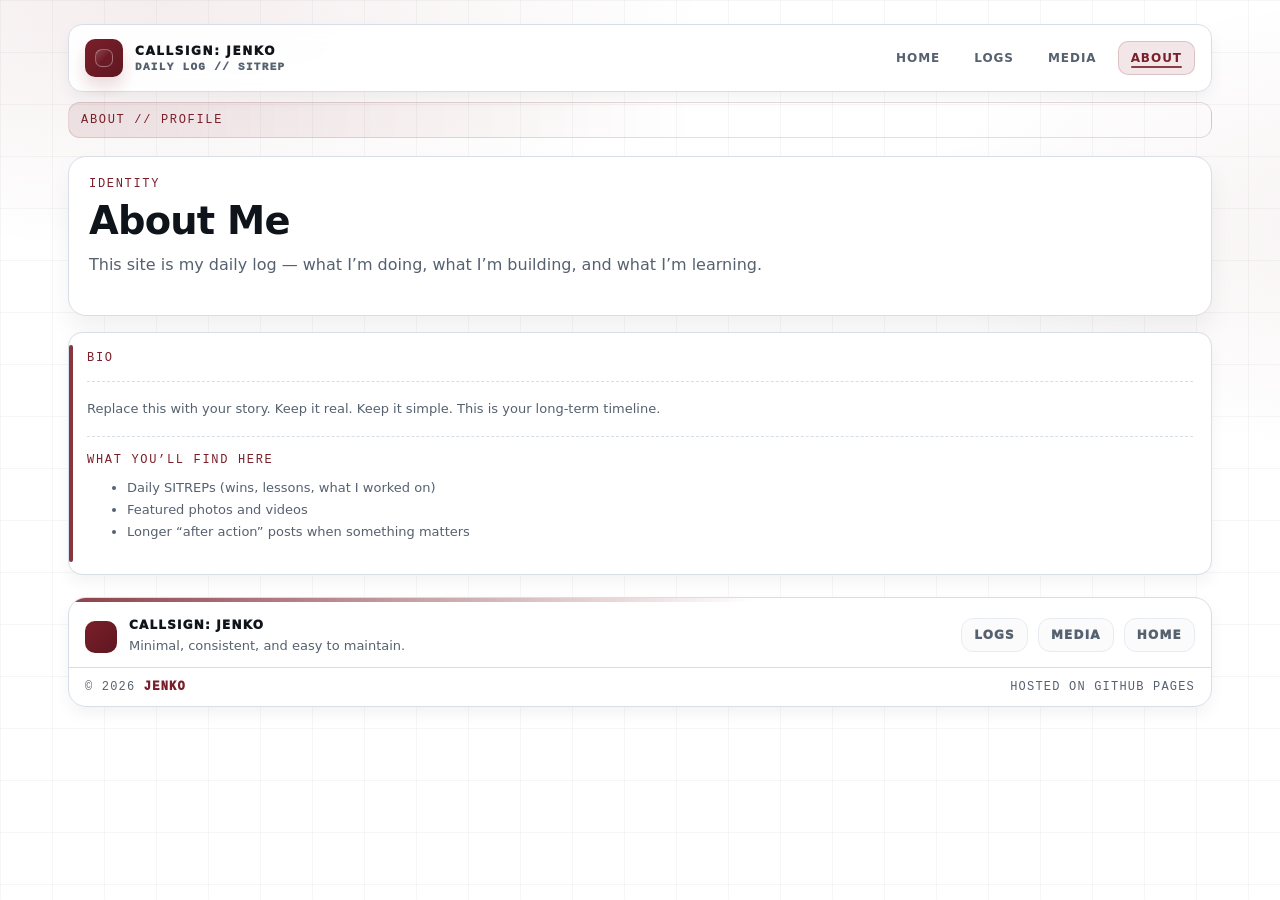
==== about.html @ 478e7311 "Design revamp 0.04c" ====
<!doctype html>
<html lang="en">
<head>
  <meta charset="utf-8" />
  <meta name="viewport" content="width=device-width, initial-scale=1" />
  <title>Callsign: JENKO — About</title>
  <link rel="stylesheet" href="styles.css" />
</head>
<body>
  <div class="pageWrap">
    <div class="container">

      <header class="header">
        <nav class="nav">
          <a class="brand" href="index.html">
            <span class="logo" aria-hidden="true"></span>
            <span class="brandText">
              <span class="brandTitle">Callsign: JENKO</span>
              <span class="brandSub">DAILY LOG // SITREP</span>
            </span>
          </a>

          <div class="links">
            <a data-nav href="index.html">Home</a>
            <a data-nav href="blog.html">Logs</a>
            <a data-nav href="media.html">Media</a>
            <a data-nav href="about.html">About</a>
          </div>
        </nav>

        <div class="topStrip">ABOUT // PROFILE</div>
      </header>

      <section class="panel panelPad">
        <div class="h3">Identity</div>
        <h1 class="h1" style="margin-top:10px;">About Me</h1>
        <p style="margin-top:10px; color:var(--muted); line-height:1.7;">
          This site is my daily log — what I’m doing, what I’m building, and what I’m learning.
        </p>
      </section>

      <div class="card" style="margin-top:16px;">
        <div class="h3">Bio</div>
        <hr class="sep">
        <p class="small">
          Replace this with your story. Keep it real. Keep it simple. This is your long-term timeline.
        </p>

        <hr class="sep">

        <div class="h3">What you’ll find here</div>
        <ul class="small" style="margin-top:10px;">
          <li>Daily SITREPs (wins, lessons, what I worked on)</li>
          <li>Featured photos and videos</li>
          <li>Longer “after action” posts when something matters</li>
        </ul>
      </div>

      <footer class="siteFooter">
        <div class="footerTop">
          <div class="footerBrand">
            <span class="footerLogo" aria-hidden="true"></span>
            <div>
              <div class="footerTitle">Callsign: JENKO</div>
              <div class="footerDesc">Minimal, consistent, and easy to maintain.</div>
            </div>
          </div>

          <div class="footerLinks">
            <a href="blog.html">Logs</a>
            <a href="media.html">Media</a>
            <a href="index.html">Home</a>
          </div>
        </div>

        <div class="footerBottom">
          <div>© <span id="year"></span> <span class="maroon">JENKO</span></div>
          <div>hosted on github pages</div>
        </div>
      </footer>

    </div>
  </div>

  <script>
    document.getElementById("year").textContent = new Date().getFullYear();
  </script>
  <script src="js/app.js"></script>
</body>
</html>
---- styles.css ----
:root{
  /* Base */
  --bg:#ffffff;
  --paper:#ffffff;
  --paper2:#fbfbfc;

  --text:#0f141a;
  --muted:#566170;

  /* Accent */
  --brand:#7a1f2a;
  --brandDark:#5f1720;
  --brandSoft:#f3e6e8;

  /* Structure */
  --line:#e7ecf2;
  --line2:#d7dee8;

  --shadow: 0 14px 26px rgba(0,0,0,.06);
  --shadowSoft: 0 7px 16px rgba(0,0,0,.05);

  --radius: 14px;
  --max: 1180px;

  /* Typography */
  --font: ui-sans-serif, system-ui, -apple-system, Segoe UI, Roboto, Helvetica, Arial;
  --mono: ui-monospace, SFMono-Regular, Menlo, Monaco, Consolas, "Liberation Mono", "Courier New", monospace;
}

*{box-sizing:border-box}
html,body{height:100%}

body{
  margin:0;
  font-family:var(--font);
  background:#ffffff; /* ✅ bottom stays white */
  color:var(--text);
}

.pageWrap{
  min-height:100vh;
  background:
    radial-gradient(920px 420px at 12% 0%, rgba(122,31,42,.08), transparent 60%),
    radial-gradient(900px 420px at 110% 25%, rgba(122,31,42,.06), transparent 55%),
    /* subtle grid (very faint) */
    linear-gradient(to right, rgba(15,20,26,.035) 1px, transparent 1px),
    linear-gradient(to bottom, rgba(15,20,26,.035) 1px, transparent 1px),
    #ffffff;
  background-size: auto, auto, 52px 52px, 52px 52px, auto;
}

a{color:inherit; text-decoration:none}
a:hover{opacity:.95}

.container{
  max-width:var(--max);
  margin:0 auto;
  padding:24px 18px 46px;
}

/* =========================
   HEADER / NAV
   ========================= */
.header{
  position: sticky;
  top: 14px;
  z-index: 10;
  margin-bottom: 18px;
}

.nav{
  display:flex;
  align-items:center;
  justify-content:space-between;
  gap:12px;

  padding:14px 16px;
  border:1px solid var(--line2);
  background:rgba(255,255,255,.92);
  border-radius: var(--radius);
  box-shadow: var(--shadowSoft);
  backdrop-filter: blur(10px);
}

/* callsign brand */
.brand{
  display:flex;
  align-items:center;
  gap:12px;
  font-weight:950;
  text-transform:uppercase;
  letter-spacing:.10em;
}

.brandText{
  display:flex;
  flex-direction:column;
  gap:3px;
}

.brandTitle{
  font-size:12px;
}

.brandSub{
  font-family:var(--mono);
  font-size:11px;
  color:var(--muted);
  letter-spacing:.12em;
}

/* placeholder logo block (swap later) */
.logo{
  width:38px;
  height:38px;
  border-radius: 10px;
  background: linear-gradient(135deg, var(--brand), var(--brandDark));
  box-shadow: 0 10px 16px rgba(122,31,42,.16);
  position:relative;
  flex:0 0 auto;
}

.logo::after{
  content:"";
  position:absolute;
  inset:10px;
  border-radius:7px;
  border:1px solid rgba(255,255,255,.32);
  background: linear-gradient(135deg, rgba(255,255,255,.18), transparent 55%);
}

/* nav links */
.links{
  display:flex;
  flex-wrap:wrap;
  gap:8px;
  align-items:center;
}

.links a{
  position:relative;
  padding:9px 12px;
  border-radius: 10px;
  color:var(--muted);
  font-weight:900;
  text-transform:uppercase;
  letter-spacing:.08em;
  font-size:12px;
  border:1px solid transparent;
}

.links a:hover{
  color:var(--brand);
  background:var(--brandSoft);
  border-color: rgba(122,31,42,.14);
}

.links a.active{
  color:var(--brand);
  background:var(--brandSoft);
  border-color: rgba(122,31,42,.18);
}

.links a.active::after{
  content:"";
  position:absolute;
  left:12px;
  right:12px;
  bottom:6px;
  height:2px;
  border-radius:2px;
  background:var(--brand);
  opacity:.85;
}

/* =========================
   PAGE TOP STRIP
   ========================= */
.topStrip{
  margin-top:10px;
  padding:10px 12px;
  border-radius: 12px;
  border:1px solid rgba(122,31,42,.16);
  background: linear-gradient(90deg, rgba(122,31,42,.10), transparent 55%);
  color:var(--brand);
  font-family: var(--mono);
  font-size:12px;
  letter-spacing:.14em;
  text-transform:uppercase;
}

/* =========================
   PANELS / CARDS
   ========================= */
.panel{
  background: var(--paper);
  border:1px solid var(--line2);
  border-radius: calc(var(--radius) + 4px);
  box-shadow: var(--shadow);
}

.panelPad{ padding:20px; }

.card{
  background: var(--paper);
  border:1px solid var(--line2);
  border-radius: var(--radius);
  box-shadow: var(--shadowSoft);
  padding:18px;
  position:relative;
}

/* service stripe */
.card::before{
  content:"";
  position:absolute;
  left:0;
  top:12px;
  bottom:12px;
  width:4px;
  border-radius:999px;
  background: var(--brand);
  opacity:.9;
}

.meta{
  display:flex;
  gap:10px;
  flex-wrap:wrap;
  align-items:center;
  font-family: var(--mono);
  font-size:12px;
  color: var(--muted);
  letter-spacing:.08em;
  text-transform:uppercase;
}

.tag{
  display:inline-block;
  padding:6px 10px;
  border-radius:999px;
  background: var(--brandSoft);
  color: var(--brand);
  font-size:12px;
  font-weight:950;
  letter-spacing:.08em;
  text-transform:uppercase;
}

.small{
  font-size:13px;
  color:var(--muted);
  line-height:1.7;
}

hr.sep{
  border:0;
  border-top:1px dashed var(--line2);
  margin:16px 0;
}

/* =========================
   HEADINGS
   ========================= */
h1,h2,h3{margin:0}
.h1{
  font-size: clamp(28px, 3vw, 42px);
  line-height:1.05;
  letter-spacing:-.02em;
}
.h2{
  font-size:20px;
  margin-top:10px;
}
.h3{
  font-family: var(--mono);
  font-size:12px;
  letter-spacing:.14em;
  text-transform:uppercase;
  color: var(--brand);
}

/* =========================
   BUTTONS
   ========================= */
.button{
  display:inline-flex;
  align-items:center;
  gap:8px;
  margin-top:14px;
  padding:11px 14px;
  border-radius: 12px;
  background: var(--brand);
  color:#fff;
  font-weight:950;
  letter-spacing:.10em;
  text-transform:uppercase;
  font-size:12px;
  box-shadow: 0 10px 16px rgba(122,31,42,.16);
}
.button:hover{ background: var(--brandDark); }

.buttonGhost{
  display:inline-flex;
  align-items:center;
  gap:8px;
  margin-top:14px;
  padding:11px 14px;
  border-radius: 12px;
  background: var(--paper2);
  border:1px solid var(--line2);
  color: var(--brand);
  font-weight:950;
  letter-spacing:.10em;
  text-transform:uppercase;
  font-size:12px;
}
.buttonGhost:hover{
  background: var(--brandSoft);
  border-color: rgba(122,31,42,.18);
}

/* =========================
   HOME LAYOUT
   ========================= */
.homeGrid{
  display:grid;
  grid-template-columns: 1fr 0.42fr;
  gap:16px;
  margin-top:16px;
}

@media (max-width: 980px){
  .homeGrid{ grid-template-columns: 1fr; }
}

.heroGrid{
  display:grid;
  grid-template-columns: 1.15fr 0.85fr;
  gap:14px;
  align-items:stretch;
}

@media (max-width: 980px){
  .heroGrid{ grid-template-columns: 1fr; }
}

.hint{
  display:inline-flex;
  gap:10px;
  align-items:center;
  padding:10px 12px;
  border-radius: 12px;
  border:1px solid var(--line);
  background: var(--paper2);
  color: var(--muted);
  font-size:13px;
}
.hint b{color:var(--text)}

/* status blocks */
.stats{ display:grid; gap:10px; }
.statCard{
  border:1px solid var(--line2);
  background: linear-gradient(180deg, #fff, #fbfbfc);
  border-radius: 14px;
  padding:14px;
  box-shadow: var(--shadowSoft);
}
.statTop{
  display:flex;
  justify-content:space-between;
  align-items:center;
  gap:10px;
}
.kicker{
  font-family: var(--mono);
  font-size:12px;
  color:var(--muted);
  font-weight:950;
  letter-spacing:.12em;
  text-transform:uppercase;
}
.pill{
  display:inline-flex;
  align-items:center;
  padding:6px 10px;
  border-radius:999px;
  background: var(--brandSoft);
  color: var(--brand);
  font-size:12px;
  font-weight:950;
  letter-spacing:.10em;
  text-transform:uppercase;
}
.statValue{
  margin-top:10px;
  font-weight:950;
  font-size:18px;
}

/* sidebar */
.sideCard{
  background: var(--paper);
  border:1px solid var(--line2);
  border-radius: calc(var(--radius) + 2px);
  box-shadow: var(--shadowSoft);
  padding:16px;
}
.sideItem{
  padding:12px;
  border-radius: 12px;
  border:1px solid var(--line);
  background: var(--paper2);
  margin-bottom:10px;
}
.sideItem:last-child{ margin-bottom:0; }

/* =========================
   BLOG LIST
   ========================= */
.list{ display:grid; gap:12px; }

.post-item{
  padding:14px;
  border:1px solid var(--line2);
  border-radius: var(--radius);
  background: var(--paper2);
}

.post-item h3{
  margin:0 0 6px;
  font-size:16px;
}

.post-item .meta{ margin-bottom:8px; }

/* =========================
   MEDIA
   ========================= */
.media-grid{
  display:grid;
  grid-template-columns: repeat(auto-fit, minmax(240px, 1fr));
  gap:12px;
  margin-top:16px;
}

.media-tile{
  border-radius: var(--radius);
  overflow:hidden;
  border:1px solid var(--line2);
  background: var(--paper);
  box-shadow: var(--shadowSoft);
}

.media-tile img, .media-tile video{
  width:100%;
  height:180px;
  object-fit:cover;
  display:block;
}

.media-tile .cap{ padding:12px; }

/* =========================
   FOOTER (REPORT FOOTER)
   ========================= */
.siteFooter{
  margin-top:22px;
  border:1px solid var(--line2);
  background: rgba(255,255,255,.92);
  border-radius: calc(var(--radius) + 4px);
  box-shadow: var(--shadowSoft);
  overflow:hidden;
}

.siteFooter::before{
  content:"";
  display:block;
  height:4px;
  background: linear-gradient(90deg, var(--brand), transparent 60%);
  opacity:.85;
}

.footerTop{
  padding:16px 16px 12px;
  display:flex;
  align-items:flex-start;
  justify-content:space-between;
  gap:16px;
}

.footerBrand{
  display:flex;
  align-items:center;
  gap:12px;
}

.footerLogo{
  width:32px;
  height:32px;
  border-radius: 10px;
  background: linear-gradient(135deg, var(--brand), var(--brandDark));
}

.footerTitle{
  font-weight:950;
  letter-spacing:.10em;
  text-transform:uppercase;
  font-size:12px;
}

.footerDesc{
  margin-top:4px;
  color:var(--muted);
  font-size:13px;
  line-height:1.5;
  max-width: 56ch;
}

.footerLinks{
  display:flex;
  gap:10px;
  flex-wrap:wrap;
  justify-content:flex-end;
}

.footerLinks a{
  padding:9px 12px;
  border-radius: 12px;
  border:1px solid var(--line);
  background: var(--paper2);
  color:var(--muted);
  font-weight:950;
  font-size:12px;
  letter-spacing:.10em;
  text-transform:uppercase;
}

.footerLinks a:hover{
  background: var(--brandSoft);
  color: var(--brand);
  border-color: rgba(122,31,42,.16);
}

.footerBottom{
  border-top:1px solid var(--line2);
  padding:12px 16px;
  display:flex;
  align-items:center;
  justify-content:space-between;
  gap:12px;

  color:var(--muted);
  font-size:12px;
  font-family: var(--mono);
  letter-spacing:.10em;
  text-transform:uppercase;
}

.footerBottom .maroon{
  color:var(--brand);
  font-weight:950;
}

@media (max-width: 720px){
  .footerTop{ flex-direction:column; }
  .footerLinks{ justify-content:flex-start; }
  .footerBottom{ flex-direction:column; align-items:flex-start; }
}
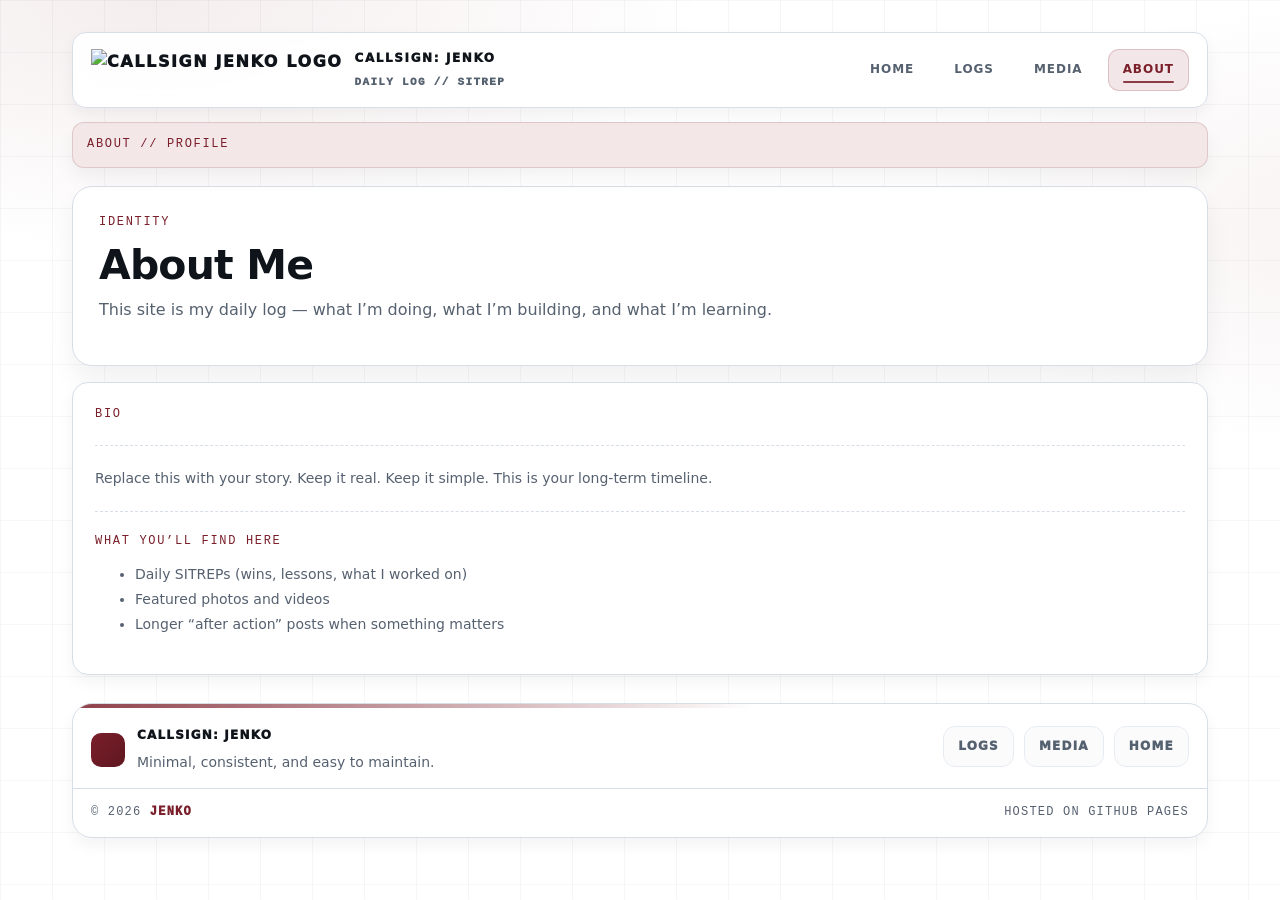
==== commit 1c8ff861: "Bug Fix Again" ====
--- a/about.html
+++ b/about.html
@@ -13,7 +13,7 @@
       <header class="header">
         <nav class="nav">
           <a class="brand" href="index.html">
-            <span class="logo" aria-hidden="true"></span>
+            <img src="assets/logo.png" alt="Callsign Jenko logo" class="logoImg">
             <span class="brandText">
               <span class="brandTitle">Callsign: JENKO</span>
               <span class="brandSub">DAILY LOG // SITREP</span>
@@ -27,14 +27,14 @@
             <a data-nav href="about.html">About</a>
           </div>
         </nav>
+      </header>
 
-        <div class="topStrip">ABOUT // PROFILE</div>
-      </header>
+      <div class="topStrip">ABOUT // PROFILE</div>
 
       <section class="panel panelPad">
         <div class="h3">Identity</div>
         <h1 class="h1" style="margin-top:10px;">About Me</h1>
-        <p style="margin-top:10px; color:var(--muted); line-height:1.7;">
+        <p style="margin-top:10px; color:var(--muted);">
           This site is my daily log — what I’m doing, what I’m building, and what I’m learning.
         </p>
       </section>
--- a/styles.css
+++ b/styles.css
@@ -25,6 +25,10 @@
   /* Typography */
   --font: ui-sans-serif, system-ui, -apple-system, Segoe UI, Roboto, Helvetica, Arial;
   --mono: ui-monospace, SFMono-Regular, Menlo, Monaco, Consolas, "Liberation Mono", "Courier New", monospace;
+
+  /* Sticky layout tuning */
+  --sticky-gap: 14px;
+  --nav-sticky-height: 74px; /* adjust if your nav height changes */
 }
 
 *{box-sizing:border-box}
@@ -35,6 +39,7 @@
   font-family:var(--font);
   background:#ffffff; /* ✅ bottom stays white */
   color:var(--text);
+  line-height:1.65;
 }
 
 .pageWrap{
@@ -42,7 +47,6 @@
   background:
     radial-gradient(920px 420px at 12% 0%, rgba(122,31,42,.08), transparent 60%),
     radial-gradient(900px 420px at 110% 25%, rgba(122,31,42,.06), transparent 55%),
-    /* subtle grid (very faint) */
     linear-gradient(to right, rgba(15,20,26,.035) 1px, transparent 1px),
     linear-gradient(to bottom, rgba(15,20,26,.035) 1px, transparent 1px),
     #ffffff;
@@ -50,31 +54,33 @@
 }
 
 a{color:inherit; text-decoration:none}
-a:hover{opacity:.95}
+a:hover{opacity:.98}
 
 .container{
   max-width:var(--max);
   margin:0 auto;
-  padding:24px 18px 46px;
+  padding:32px 22px 62px;
 }
 
 /* =========================
    HEADER / NAV
    ========================= */
 .header{
+  position: static;  /* header itself not sticky */
+  margin-bottom: 12px;
+}
+
+.nav{
   position: sticky;
-  top: 14px;
-  z-index: 10;
-  margin-bottom: 18px;
-}
-
-.nav{
+  top: var(--sticky-gap);
+  z-index: 999;
+
   display:flex;
   align-items:center;
   justify-content:space-between;
-  gap:12px;
-
-  padding:14px 16px;
+  gap:14px;
+
+  padding:16px 18px;
   border:1px solid var(--line2);
   background:rgba(255,255,255,.92);
   border-radius: var(--radius);
@@ -95,12 +101,10 @@
 .brandText{
   display:flex;
   flex-direction:column;
-  gap:3px;
-}
-
-.brandTitle{
-  font-size:12px;
-}
+  gap:4px;
+}
+
+.brandTitle{ font-size:12px; }
 
 .brandSub{
   font-family:var(--mono);
@@ -109,38 +113,35 @@
   letter-spacing:.12em;
 }
 
-/* placeholder logo block (swap later) */
-.logo{
-  width:38px;
-  height:38px;
-  border-radius: 10px;
-  background: linear-gradient(135deg, var(--brand), var(--brandDark));
-  box-shadow: 0 10px 16px rgba(122,31,42,.16);
-  position:relative;
-  flex:0 0 auto;
-}
-
-.logo::after{
-  content:"";
-  position:absolute;
-  inset:10px;
-  border-radius:7px;
-  border:1px solid rgba(255,255,255,.32);
-  background: linear-gradient(135deg, rgba(255,255,255,.18), transparent 55%);
+/* ✅ Real logo image sizing (fixes massive logo) */
+.logoImg{
+  height: 42px;
+  max-height: 42px;
+  width: auto;
+  display:block;
+  object-fit: contain;
+  flex-shrink: 0;
+}
+
+@media (max-width: 600px){
+  .logoImg{
+    height: 34px;
+    max-height: 34px;
+  }
 }
 
 /* nav links */
 .links{
   display:flex;
   flex-wrap:wrap;
-  gap:8px;
+  gap:10px;
   align-items:center;
 }
 
 .links a{
   position:relative;
-  padding:9px 12px;
-  border-radius: 10px;
+  padding:10px 14px;
+  border-radius: 11px;
   color:var(--muted);
   font-weight:900;
   text-transform:uppercase;
@@ -164,9 +165,9 @@
 .links a.active::after{
   content:"";
   position:absolute;
-  left:12px;
-  right:12px;
-  bottom:6px;
+  left:14px;
+  right:14px;
+  bottom:7px;
   height:2px;
   border-radius:2px;
   background:var(--brand);
@@ -174,14 +175,25 @@
 }
 
 /* =========================
-   PAGE TOP STRIP
+   TOP STRIP (STICKY UNDER NAV)
    ========================= */
 .topStrip{
-  margin-top:10px;
-  padding:10px 12px;
+  position: sticky;
+  top: calc(var(--sticky-gap) + var(--nav-sticky-height) + 10px);
+  z-index: 998;
+
+  margin-top:14px;
+  margin-bottom:18px;
+  padding:12px 14px;
+
   border-radius: 12px;
   border:1px solid rgba(122,31,42,.16);
-  background: linear-gradient(90deg, rgba(122,31,42,.10), transparent 55%);
+
+  /* opaque enough to avoid ugly see-through */
+  background: rgba(243,230,232,.96);
+  backdrop-filter: blur(10px);
+  box-shadow: 0 10px 18px rgba(0,0,0,.05);
+
   color:var(--brand);
   font-family: var(--mono);
   font-size:12px;
@@ -195,37 +207,44 @@
 .panel{
   background: var(--paper);
   border:1px solid var(--line2);
-  border-radius: calc(var(--radius) + 4px);
+  border-radius: calc(var(--radius) + 6px);
   box-shadow: var(--shadow);
 }
 
-.panelPad{ padding:20px; }
+.panelPad{ padding:26px; }
 
 .card{
   background: var(--paper);
   border:1px solid var(--line2);
-  border-radius: var(--radius);
+  border-radius: calc(var(--radius) + 2px);
   box-shadow: var(--shadowSoft);
-  padding:18px;
+  padding:22px;
   position:relative;
 }
 
-/* service stripe */
+/* service stripe (ONLY on hover) */
 .card::before{
   content:"";
   position:absolute;
   left:0;
-  top:12px;
-  bottom:12px;
+  top:14px;
+  bottom:14px;
   width:4px;
   border-radius:999px;
   background: var(--brand);
-  opacity:.9;
+  opacity:0;
+  transform: translateX(-2px);
+  transition: opacity .18s ease, transform .18s ease;
+}
+
+.card:hover::before{
+  opacity:.95;
+  transform: translateX(0);
 }
 
 .meta{
   display:flex;
-  gap:10px;
+  gap:12px;
   flex-wrap:wrap;
   align-items:center;
   font-family: var(--mono);
@@ -233,6 +252,7 @@
   color: var(--muted);
   letter-spacing:.08em;
   text-transform:uppercase;
+  margin-bottom: 10px;
 }
 
 .tag{
@@ -248,15 +268,15 @@
 }
 
 .small{
-  font-size:13px;
+  font-size:14px;
   color:var(--muted);
-  line-height:1.7;
+  line-height:1.8;
 }
 
 hr.sep{
   border:0;
   border-top:1px dashed var(--line2);
-  margin:16px 0;
+  margin:20px 0;
 }
 
 /* =========================
@@ -264,8 +284,8 @@
    ========================= */
 h1,h2,h3{margin:0}
 .h1{
-  font-size: clamp(28px, 3vw, 42px);
-  line-height:1.05;
+  font-size: clamp(30px, 3.2vw, 44px);
+  line-height:1.08;
   letter-spacing:-.02em;
 }
 .h2{
@@ -287,8 +307,8 @@
   display:inline-flex;
   align-items:center;
   gap:8px;
-  margin-top:14px;
-  padding:11px 14px;
+  margin-top:16px;
+  padding:12px 16px;
   border-radius: 12px;
   background: var(--brand);
   color:#fff;
@@ -304,8 +324,8 @@
   display:inline-flex;
   align-items:center;
   gap:8px;
-  margin-top:14px;
-  padding:11px 14px;
+  margin-top:16px;
+  padding:12px 16px;
   border-radius: 12px;
   background: var(--paper2);
   border:1px solid var(--line2);
@@ -326,45 +346,38 @@
 .homeGrid{
   display:grid;
   grid-template-columns: 1fr 0.42fr;
-  gap:16px;
-  margin-top:16px;
-}
-
-@media (max-width: 980px){
-  .homeGrid{ grid-template-columns: 1fr; }
+  gap:22px;
+  margin-top:22px;
 }
 
 .heroGrid{
   display:grid;
   grid-template-columns: 1.15fr 0.85fr;
-  gap:14px;
+  gap:20px;
   align-items:stretch;
-}
-
-@media (max-width: 980px){
-  .heroGrid{ grid-template-columns: 1fr; }
 }
 
 .hint{
   display:inline-flex;
   gap:10px;
   align-items:center;
-  padding:10px 12px;
+  padding:12px 14px;
   border-radius: 12px;
   border:1px solid var(--line);
   background: var(--paper2);
   color: var(--muted);
   font-size:13px;
+  margin-top: 12px;
 }
 .hint b{color:var(--text)}
 
 /* status blocks */
-.stats{ display:grid; gap:10px; }
+.stats{ display:grid; gap:14px; }
 .statCard{
   border:1px solid var(--line2);
   background: linear-gradient(180deg, #fff, #fbfbfc);
   border-radius: 14px;
-  padding:14px;
+  padding:16px;
   box-shadow: var(--shadowSoft);
 }
 .statTop{
@@ -394,7 +407,7 @@
   text-transform:uppercase;
 }
 .statValue{
-  margin-top:10px;
+  margin-top:12px;
   font-weight:950;
   font-size:18px;
 }
@@ -405,44 +418,45 @@
   border:1px solid var(--line2);
   border-radius: calc(var(--radius) + 2px);
   box-shadow: var(--shadowSoft);
-  padding:16px;
+  padding:18px;
 }
 .sideItem{
-  padding:12px;
+  padding:14px;
   border-radius: 12px;
   border:1px solid var(--line);
   background: var(--paper2);
-  margin-bottom:10px;
+  margin-bottom:12px;
 }
 .sideItem:last-child{ margin-bottom:0; }
 
 /* =========================
    BLOG LIST
    ========================= */
-.list{ display:grid; gap:12px; }
+.list{ display:grid; gap:14px; }
 
 .post-item{
-  padding:14px;
+  padding:18px;
   border:1px solid var(--line2);
   border-radius: var(--radius);
   background: var(--paper2);
 }
 
 .post-item h3{
-  margin:0 0 6px;
-  font-size:16px;
-}
-
-.post-item .meta{ margin-bottom:8px; }
+  margin:0 0 8px;
+  font-size:18px;
+  line-height:1.25;
+}
+
+.post-item .meta{ margin-bottom:10px; }
 
 /* =========================
    MEDIA
    ========================= */
 .media-grid{
   display:grid;
-  grid-template-columns: repeat(auto-fit, minmax(240px, 1fr));
-  gap:12px;
-  margin-top:16px;
+  grid-template-columns: repeat(auto-fit, minmax(260px, 1fr));
+  gap:16px;
+  margin-top:18px;
 }
 
 .media-tile{
@@ -455,21 +469,21 @@
 
 .media-tile img, .media-tile video{
   width:100%;
-  height:180px;
+  height:190px;
   object-fit:cover;
   display:block;
 }
 
-.media-tile .cap{ padding:12px; }
-
-/* =========================
-   FOOTER (REPORT FOOTER)
+.media-tile .cap{ padding:14px; }
+
+/* =========================
+   FOOTER
    ========================= */
 .siteFooter{
-  margin-top:22px;
+  margin-top:28px;
   border:1px solid var(--line2);
   background: rgba(255,255,255,.92);
-  border-radius: calc(var(--radius) + 4px);
+  border-radius: calc(var(--radius) + 6px);
   box-shadow: var(--shadowSoft);
   overflow:hidden;
 }
@@ -483,11 +497,11 @@
 }
 
 .footerTop{
-  padding:16px 16px 12px;
+  padding:18px 18px 14px;
   display:flex;
   align-items:flex-start;
   justify-content:space-between;
-  gap:16px;
+  gap:18px;
 }
 
 .footerBrand{
@@ -497,8 +511,8 @@
 }
 
 .footerLogo{
-  width:32px;
-  height:32px;
+  width:34px;
+  height:34px;
   border-radius: 10px;
   background: linear-gradient(135deg, var(--brand), var(--brandDark));
 }
@@ -511,10 +525,10 @@
 }
 
 .footerDesc{
-  margin-top:4px;
+  margin-top:6px;
   color:var(--muted);
-  font-size:13px;
-  line-height:1.5;
+  font-size:14px;
+  line-height:1.6;
   max-width: 56ch;
 }
 
@@ -526,7 +540,7 @@
 }
 
 .footerLinks a{
-  padding:9px 12px;
+  padding:10px 14px;
   border-radius: 12px;
   border:1px solid var(--line);
   background: var(--paper2);
@@ -545,7 +559,7 @@
 
 .footerBottom{
   border-top:1px solid var(--line2);
-  padding:12px 16px;
+  padding:14px 18px;
   display:flex;
   align-items:center;
   justify-content:space-between;
@@ -563,8 +577,58 @@
   font-weight:950;
 }
 
+@media (max-width: 980px){
+  .container{ padding:26px 16px 54px; }
+  .heroGrid{ grid-template-columns: 1fr; }
+  .homeGrid{ grid-template-columns: 1fr; }
+  :root{ --nav-sticky-height: 78px; } /* slightly different height on wrap */
+}
+
 @media (max-width: 720px){
+  .nav{ padding:14px 14px; }
+  .links a{ padding:9px 11px; }
+  .panelPad{ padding:20px; }
+  .card{ padding:18px; }
+
   .footerTop{ flex-direction:column; }
   .footerLinks{ justify-content:flex-start; }
   .footerBottom{ flex-direction:column; align-items:flex-start; }
+
+  :root{ --nav-sticky-height: 84px; } /* more wrap = taller */
+}
+
+/* =========================
+   GLOBAL HOVER FEEL
+   ========================= */
+.card,
+.post-item,
+.sideItem,
+.media-tile,
+.footerLinks a,
+.links a{
+  transition: transform .16s ease, box-shadow .16s ease, border-color .16s ease, background .16s ease, color .16s ease;
+}
+
+.card:hover,
+.post-item:hover,
+.sideItem:hover,
+.media-tile:hover{
+  transform: translateY(-2px);
+  box-shadow: var(--shadow);
+  border-color: rgba(122,31,42,.20);
+}
+
+.post-item:hover{ background:#ffffff; }
+
+.media-tile:hover{
+  box-shadow: 0 16px 28px rgba(0,0,0,.08);
+}
+
+a:hover{ color: var(--brand); }
+
+.card a:hover,
+.post-item a:hover,
+.small a:hover{
+  text-decoration: underline;
+  text-underline-offset: 3px;
 }
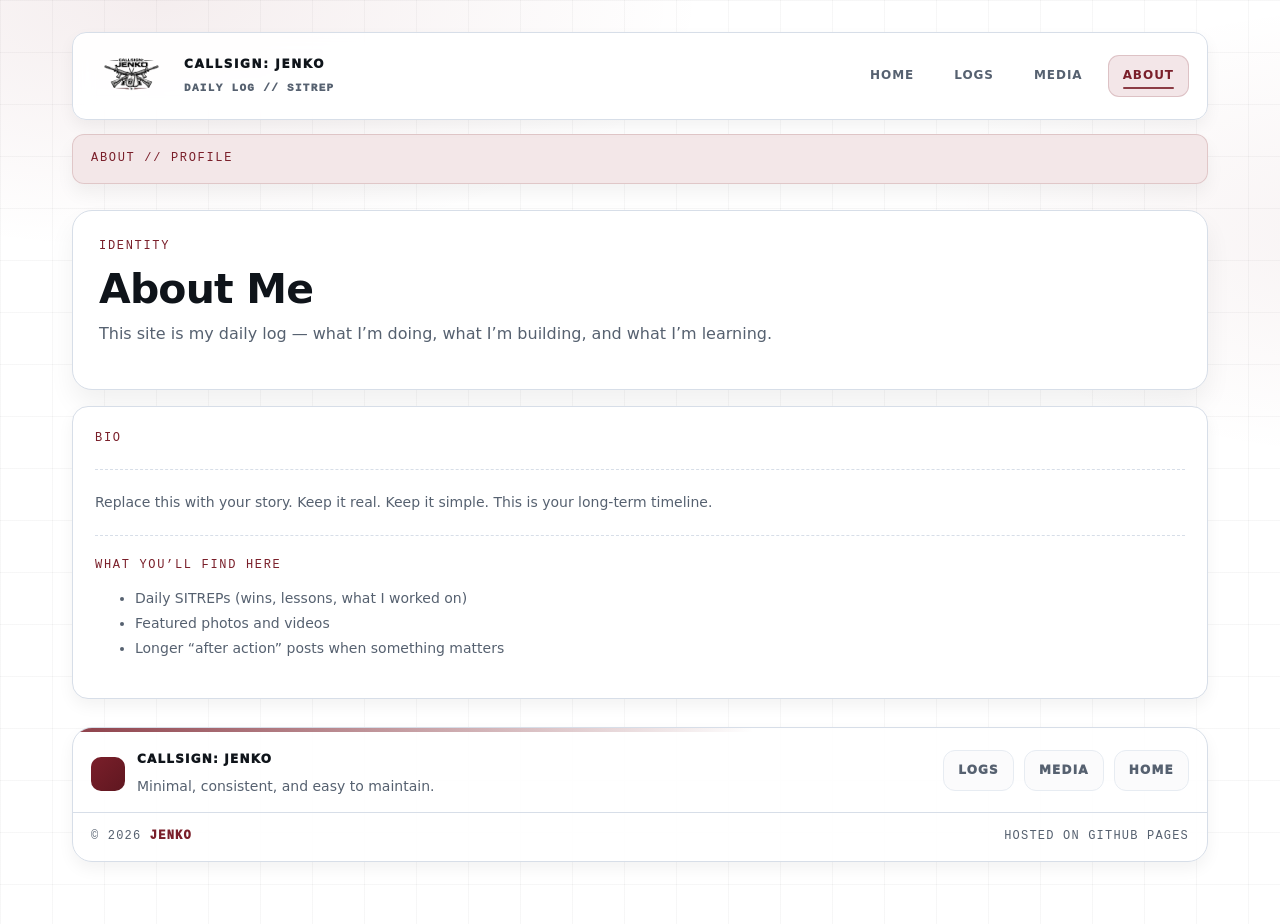
==== commit 321c6e0f: "Small fixes" ====
--- a/about.html
+++ b/about.html
@@ -13,7 +13,7 @@
       <header class="header">
         <nav class="nav">
           <a class="brand" href="index.html">
-            <img src="assets/logo.png" alt="Callsign Jenko logo" class="logoImg">
+            <img src="images/logo.png" alt="Callsign Jenko logo" class="logoImg">
             <span class="brandText">
               <span class="brandTitle">Callsign: JENKO</span>
               <span class="brandSub">DAILY LOG // SITREP</span>
--- a/styles.css
+++ b/styles.css
@@ -28,7 +28,7 @@
 
   /* Sticky layout tuning */
   --sticky-gap: 14px;
-  --nav-sticky-height: 74px; /* adjust if your nav height changes */
+  --nav-sticky-height: 88px; /* ✅ tuned for slightly larger logo/nav */
 }
 
 *{box-sizing:border-box}
@@ -37,7 +37,7 @@
 body{
   margin:0;
   font-family:var(--font);
-  background:#ffffff; /* ✅ bottom stays white */
+  background:#ffffff;
   color:var(--text);
   line-height:1.65;
 }
@@ -66,7 +66,7 @@
    HEADER / NAV
    ========================= */
 .header{
-  position: static;  /* header itself not sticky */
+  position: static;
   margin-bottom: 12px;
 }
 
@@ -88,7 +88,7 @@
   backdrop-filter: blur(10px);
 }
 
-/* callsign brand */
+/* Brand */
 .brand{
   display:flex;
   align-items:center;
@@ -113,10 +113,10 @@
   letter-spacing:.12em;
 }
 
-/* ✅ Real logo image sizing (fixes massive logo) */
+/* ✅ Logo sizing (slightly larger) */
 .logoImg{
-  height: 42px;
-  max-height: 42px;
+  height: 54px;
+  max-height: 54px;
   width: auto;
   display:block;
   object-fit: contain;
@@ -125,12 +125,12 @@
 
 @media (max-width: 600px){
   .logoImg{
-    height: 34px;
-    max-height: 34px;
+    height: 42px;
+    max-height: 42px;
   }
 }
 
-/* nav links */
+/* Nav links */
 .links{
   display:flex;
   flex-wrap:wrap;
@@ -183,13 +183,12 @@
   z-index: 998;
 
   margin-top:14px;
-  margin-bottom:18px;
-  padding:12px 14px;
+  margin-bottom:26px; /* ✅ more air before hero panel */
+  padding:14px 18px;  /* ✅ better internal padding */
 
   border-radius: 12px;
   border:1px solid rgba(122,31,42,.16);
 
-  /* opaque enough to avoid ugly see-through */
   background: rgba(243,230,232,.96);
   backdrop-filter: blur(10px);
   box-shadow: 0 10px 18px rgba(0,0,0,.05);
@@ -581,7 +580,7 @@
   .container{ padding:26px 16px 54px; }
   .heroGrid{ grid-template-columns: 1fr; }
   .homeGrid{ grid-template-columns: 1fr; }
-  :root{ --nav-sticky-height: 78px; } /* slightly different height on wrap */
+  :root{ --nav-sticky-height: 104px; } /* wrap can increase nav height */
 }
 
 @media (max-width: 720px){
@@ -594,7 +593,7 @@
   .footerLinks{ justify-content:flex-start; }
   .footerBottom{ flex-direction:column; align-items:flex-start; }
 
-  :root{ --nav-sticky-height: 84px; } /* more wrap = taller */
+  :root{ --nav-sticky-height: 112px; }
 }
 
 /* =========================
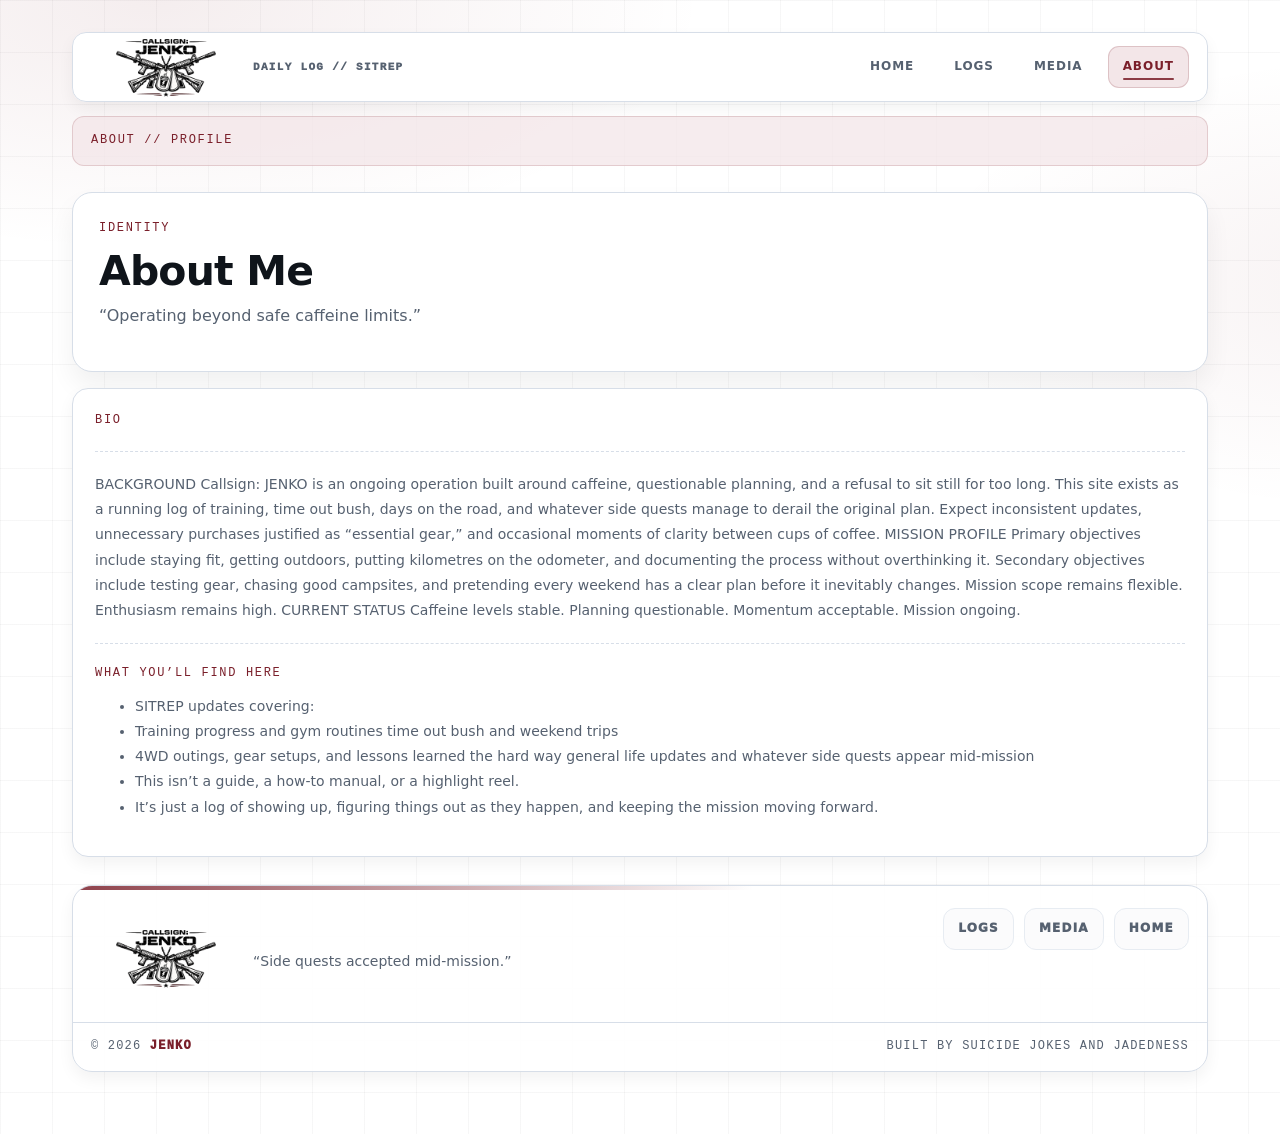
==== commit 261a9e6b: "About Content Added" ====
--- a/about.html
+++ b/about.html
@@ -15,7 +15,6 @@
           <a class="brand" href="index.html">
             <img src="images/logo.png" alt="Callsign Jenko logo" class="logoImg">
             <span class="brandText">
-              <span class="brandTitle">Callsign: JENKO</span>
               <span class="brandSub">DAILY LOG // SITREP</span>
             </span>
           </a>
@@ -35,7 +34,7 @@
         <div class="h3">Identity</div>
         <h1 class="h1" style="margin-top:10px;">About Me</h1>
         <p style="margin-top:10px; color:var(--muted);">
-          This site is my daily log — what I’m doing, what I’m building, and what I’m learning.
+          “Operating beyond safe caffeine limits.”
         </p>
       </section>
 
@@ -43,26 +42,43 @@
         <div class="h3">Bio</div>
         <hr class="sep">
         <p class="small">
-          Replace this with your story. Keep it real. Keep it simple. This is your long-term timeline.
+          BACKGROUND
+        Callsign: JENKO is an ongoing operation built around caffeine, questionable planning, and a refusal to sit still for too long.
+        This site exists as a running log of training, time out bush, days on the road, and whatever side quests manage to derail the original plan.
+
+        Expect inconsistent updates, unnecessary purchases justified as “essential gear,” and occasional moments of clarity between cups of coffee.
+
+        MISSION PROFILE
+        Primary objectives include staying fit, getting outdoors, putting kilometres on the odometer, and documenting the process without overthinking it.
+        Secondary objectives include testing gear, chasing good campsites, and pretending every weekend has a clear plan before it inevitably changes.
+
+        Mission scope remains flexible. Enthusiasm remains high.
+
+        CURRENT STATUS
+        Caffeine levels stable.
+        Planning questionable.
+        Momentum acceptable.
+        Mission ongoing.
         </p>
 
         <hr class="sep">
 
         <div class="h3">What you’ll find here</div>
         <ul class="small" style="margin-top:10px;">
-          <li>Daily SITREPs (wins, lessons, what I worked on)</li>
-          <li>Featured photos and videos</li>
-          <li>Longer “after action” posts when something matters</li>
+          <li>SITREP updates covering:</li>
+          <li>Training progress and gym routines time out bush and weekend trips</li>
+          <li>4WD outings, gear setups, and lessons learned the hard way general life updates and whatever side quests appear mid-mission</li>
+          <li>This isn’t a guide, a how-to manual, or a highlight reel.</li>
+          <li>It’s just a log of showing up, figuring things out as they happen, and keeping the mission moving forward.</li>
         </ul>
       </div>
 
       <footer class="siteFooter">
         <div class="footerTop">
           <div class="footerBrand">
-            <span class="footerLogo" aria-hidden="true"></span>
+            <img src="images/logo.png" alt="Callsign Jenko logo" class="logoImg">
             <div>
-              <div class="footerTitle">Callsign: JENKO</div>
-              <div class="footerDesc">Minimal, consistent, and easy to maintain.</div>
+              <div class="footerDesc">“Side quests accepted mid-mission.”</div>
             </div>
           </div>
 
@@ -75,7 +91,7 @@
 
         <div class="footerBottom">
           <div>© <span id="year"></span> <span class="maroon">JENKO</span></div>
-          <div>hosted on github pages</div>
+          <div>Built by Suicide Jokes and Jadedness</div>
         </div>
       </footer>
 
--- a/styles.css
+++ b/styles.css
@@ -26,9 +26,8 @@
   --font: ui-sans-serif, system-ui, -apple-system, Segoe UI, Roboto, Helvetica, Arial;
   --mono: ui-monospace, SFMono-Regular, Menlo, Monaco, Consolas, "Liberation Mono", "Courier New", monospace;
 
-  /* Sticky layout tuning */
+  /* Sticky */
   --sticky-gap: 14px;
-  --nav-sticky-height: 88px; /* ✅ tuned for slightly larger logo/nav */
 }
 
 *{box-sizing:border-box}
@@ -63,10 +62,10 @@
 }
 
 /* =========================
-   HEADER / NAV
+   HEADER / NAV (STICKY)
    ========================= */
 .header{
-  position: static;
+  position: static; /* header is normal flow */
   margin-bottom: 12px;
 }
 
@@ -82,7 +81,7 @@
 
   padding:16px 18px;
   border:1px solid var(--line2);
-  background:rgba(255,255,255,.92);
+  background: rgba(255,255,255,.96); /* a bit more solid so content behind looks good */
   border-radius: var(--radius);
   box-shadow: var(--shadowSoft);
   backdrop-filter: blur(10px);
@@ -113,10 +112,10 @@
   letter-spacing:.12em;
 }
 
-/* ✅ Logo sizing (slightly larger) */
+/* ✅ Logo sizing (slightly larger but controlled) */
 .logoImg{
-  height: 54px;
-  max-height: 54px;
+  height: 100px;
+  max-height: 100px;
   width: auto;
   display:block;
   object-fit: contain;
@@ -125,8 +124,8 @@
 
 @media (max-width: 600px){
   .logoImg{
-    height: 42px;
-    max-height: 42px;
+    height: 60px;
+    max-height: 60px;
   }
 }
 
@@ -175,23 +174,21 @@
 }
 
 /* =========================
-   TOP STRIP (STICKY UNDER NAV)
+   TOP STRIP (SCROLLS NORMALLY)
    ========================= */
 .topStrip{
-  position: sticky;
-  top: calc(var(--sticky-gap) + var(--nav-sticky-height) + 10px);
-  z-index: 998;
-
-  margin-top:14px;
-  margin-bottom:26px; /* ✅ more air before hero panel */
-  padding:14px 18px;  /* ✅ better internal padding */
+  position: relative;    /* ✅ normal flow (no overlay) */
+  z-index: 1;
+
+  margin-top: 14px;
+  margin-bottom: 26px;
+  padding: 14px 18px;
 
   border-radius: 12px;
   border:1px solid rgba(122,31,42,.16);
 
-  background: rgba(243,230,232,.96);
-  backdrop-filter: blur(10px);
-  box-shadow: 0 10px 18px rgba(0,0,0,.05);
+  /* nice but safe because it scrolls */
+  background: rgba(243,230,232,.75);
 
   color:var(--brand);
   font-family: var(--mono);
@@ -221,7 +218,7 @@
   position:relative;
 }
 
-/* service stripe (ONLY on hover) */
+/* Stripe ONLY on hover */
 .card::before{
   content:"";
   position:absolute;
@@ -278,9 +275,7 @@
   margin:20px 0;
 }
 
-/* =========================
-   HEADINGS
-   ========================= */
+/* Headings */
 h1,h2,h3{margin:0}
 .h1{
   font-size: clamp(30px, 3.2vw, 44px);
@@ -299,9 +294,7 @@
   color: var(--brand);
 }
 
-/* =========================
-   BUTTONS
-   ========================= */
+/* Buttons */
 .button{
   display:inline-flex;
   align-items:center;
@@ -339,9 +332,7 @@
   border-color: rgba(122,31,42,.18);
 }
 
-/* =========================
-   HOME LAYOUT
-   ========================= */
+/* Layout */
 .homeGrid{
   display:grid;
   grid-template-columns: 1fr 0.42fr;
@@ -428,36 +419,28 @@
 }
 .sideItem:last-child{ margin-bottom:0; }
 
-/* =========================
-   BLOG LIST
-   ========================= */
+/* blog list */
 .list{ display:grid; gap:14px; }
-
 .post-item{
   padding:18px;
   border:1px solid var(--line2);
   border-radius: var(--radius);
   background: var(--paper2);
 }
-
 .post-item h3{
   margin:0 0 8px;
   font-size:18px;
   line-height:1.25;
 }
-
 .post-item .meta{ margin-bottom:10px; }
 
-/* =========================
-   MEDIA
-   ========================= */
+/* media */
 .media-grid{
   display:grid;
   grid-template-columns: repeat(auto-fit, minmax(260px, 1fr));
   gap:16px;
   margin-top:18px;
 }
-
 .media-tile{
   border-radius: var(--radius);
   overflow:hidden;
@@ -465,19 +448,15 @@
   background: var(--paper);
   box-shadow: var(--shadowSoft);
 }
-
 .media-tile img, .media-tile video{
   width:100%;
   height:190px;
   object-fit:cover;
   display:block;
 }
-
 .media-tile .cap{ padding:14px; }
 
-/* =========================
-   FOOTER
-   ========================= */
+/* footer */
 .siteFooter{
   margin-top:28px;
   border:1px solid var(--line2);
@@ -486,7 +465,6 @@
   box-shadow: var(--shadowSoft);
   overflow:hidden;
 }
-
 .siteFooter::before{
   content:"";
   display:block;
@@ -494,7 +472,6 @@
   background: linear-gradient(90deg, var(--brand), transparent 60%);
   opacity:.85;
 }
-
 .footerTop{
   padding:18px 18px 14px;
   display:flex;
@@ -502,27 +479,23 @@
   justify-content:space-between;
   gap:18px;
 }
-
 .footerBrand{
   display:flex;
   align-items:center;
   gap:12px;
 }
-
 .footerLogo{
   width:34px;
   height:34px;
   border-radius: 10px;
   background: linear-gradient(135deg, var(--brand), var(--brandDark));
 }
-
 .footerTitle{
   font-weight:950;
   letter-spacing:.10em;
   text-transform:uppercase;
   font-size:12px;
 }
-
 .footerDesc{
   margin-top:6px;
   color:var(--muted);
@@ -530,14 +503,12 @@
   line-height:1.6;
   max-width: 56ch;
 }
-
 .footerLinks{
   display:flex;
   gap:10px;
   flex-wrap:wrap;
   justify-content:flex-end;
 }
-
 .footerLinks a{
   padding:10px 14px;
   border-radius: 12px;
@@ -549,13 +520,11 @@
   letter-spacing:.10em;
   text-transform:uppercase;
 }
-
 .footerLinks a:hover{
   background: var(--brandSoft);
   color: var(--brand);
   border-color: rgba(122,31,42,.16);
 }
-
 .footerBottom{
   border-top:1px solid var(--line2);
   padding:14px 18px;
@@ -563,14 +532,12 @@
   align-items:center;
   justify-content:space-between;
   gap:12px;
-
   color:var(--muted);
   font-size:12px;
   font-family: var(--mono);
   letter-spacing:.10em;
   text-transform:uppercase;
 }
-
 .footerBottom .maroon{
   color:var(--brand);
   font-weight:950;
@@ -580,7 +547,6 @@
   .container{ padding:26px 16px 54px; }
   .heroGrid{ grid-template-columns: 1fr; }
   .homeGrid{ grid-template-columns: 1fr; }
-  :root{ --nav-sticky-height: 104px; } /* wrap can increase nav height */
 }
 
 @media (max-width: 720px){
@@ -592,13 +558,9 @@
   .footerTop{ flex-direction:column; }
   .footerLinks{ justify-content:flex-start; }
   .footerBottom{ flex-direction:column; align-items:flex-start; }
-
-  :root{ --nav-sticky-height: 112px; }
-}
-
-/* =========================
-   GLOBAL HOVER FEEL
-   ========================= */
+}
+
+/* Global hover */
 .card,
 .post-item,
 .sideItem,
@@ -616,18 +578,37 @@
   box-shadow: var(--shadow);
   border-color: rgba(122,31,42,.20);
 }
-
 .post-item:hover{ background:#ffffff; }
-
-.media-tile:hover{
-  box-shadow: 0 16px 28px rgba(0,0,0,.08);
-}
+.media-tile:hover{ box-shadow: 0 16px 28px rgba(0,0,0,.08); }
 
 a:hover{ color: var(--brand); }
-
 .card a:hover,
 .post-item a:hover,
 .small a:hover{
   text-decoration: underline;
   text-underline-offset: 3px;
+}
+
+/* ===== Lock nav height so it never grows ===== */
+.nav{
+  height: 70px !important;       /* adjust if you want slightly taller/shorter */
+  padding: 0 18px !important;    /* remove vertical padding so height is controlled */
+  display:flex !important;
+  align-items:center !important;
+  overflow: visible !important;  /* allows logo to overflow if bigger */
+}
+
+/* ===== Make logo visually bigger without resizing nav ===== */
+.nav .brand{
+  height: 100%;
+  display:flex;
+  align-items:center;
+}
+
+.nav .brand img,
+.logoImg{
+  height: 100px !important;       /* bigger than nav height = nice overflow */
+  width: auto !important;
+  object-fit: contain;
+  transform: translateY(4px);    /* optional micro-adjust for vertical centering */
 }
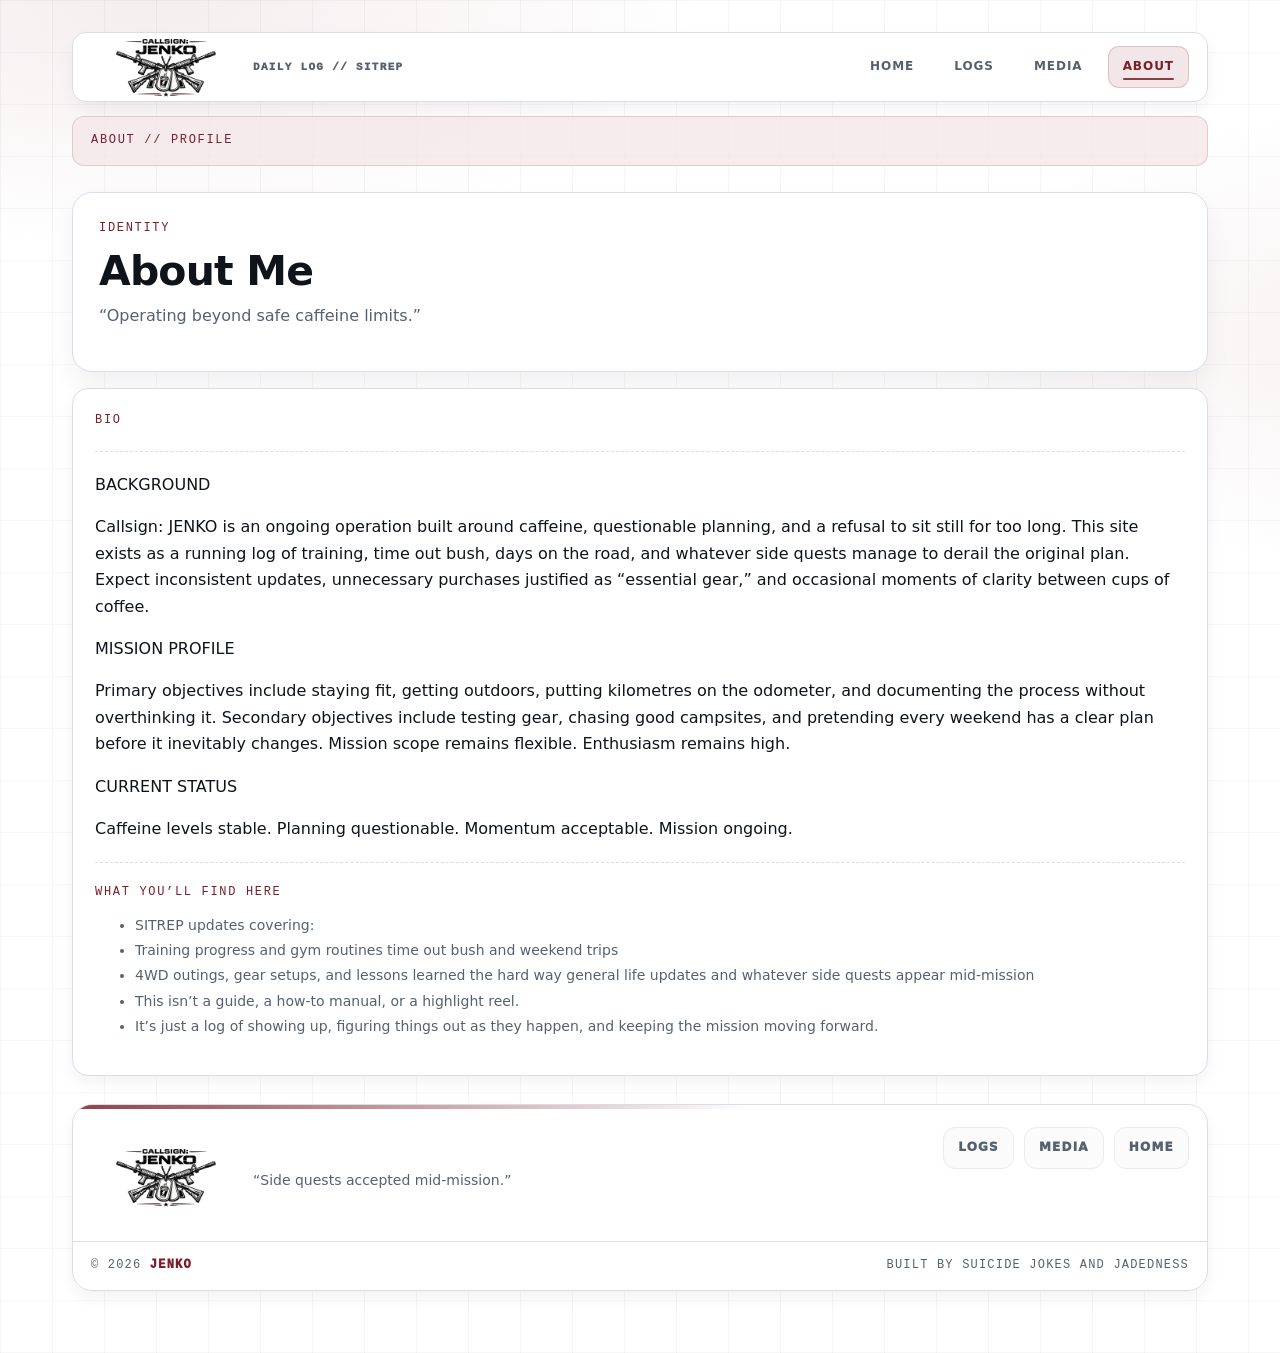
==== commit 22725128: "Fix" ====
--- a/about.html
+++ b/about.html
@@ -42,19 +42,19 @@
         <div class="h3">Bio</div>
         <hr class="sep">
         <p class="small">
-          BACKGROUND
+        <p>BACKGROUND</p>
         Callsign: JENKO is an ongoing operation built around caffeine, questionable planning, and a refusal to sit still for too long.
         This site exists as a running log of training, time out bush, days on the road, and whatever side quests manage to derail the original plan.
 
         Expect inconsistent updates, unnecessary purchases justified as “essential gear,” and occasional moments of clarity between cups of coffee.
 
-        MISSION PROFILE
+        <p>MISSION PROFILE</p>
         Primary objectives include staying fit, getting outdoors, putting kilometres on the odometer, and documenting the process without overthinking it.
         Secondary objectives include testing gear, chasing good campsites, and pretending every weekend has a clear plan before it inevitably changes.
 
         Mission scope remains flexible. Enthusiasm remains high.
 
-        CURRENT STATUS
+        <p>CURRENT STATUS</p>
         Caffeine levels stable.
         Planning questionable.
         Momentum acceptable.
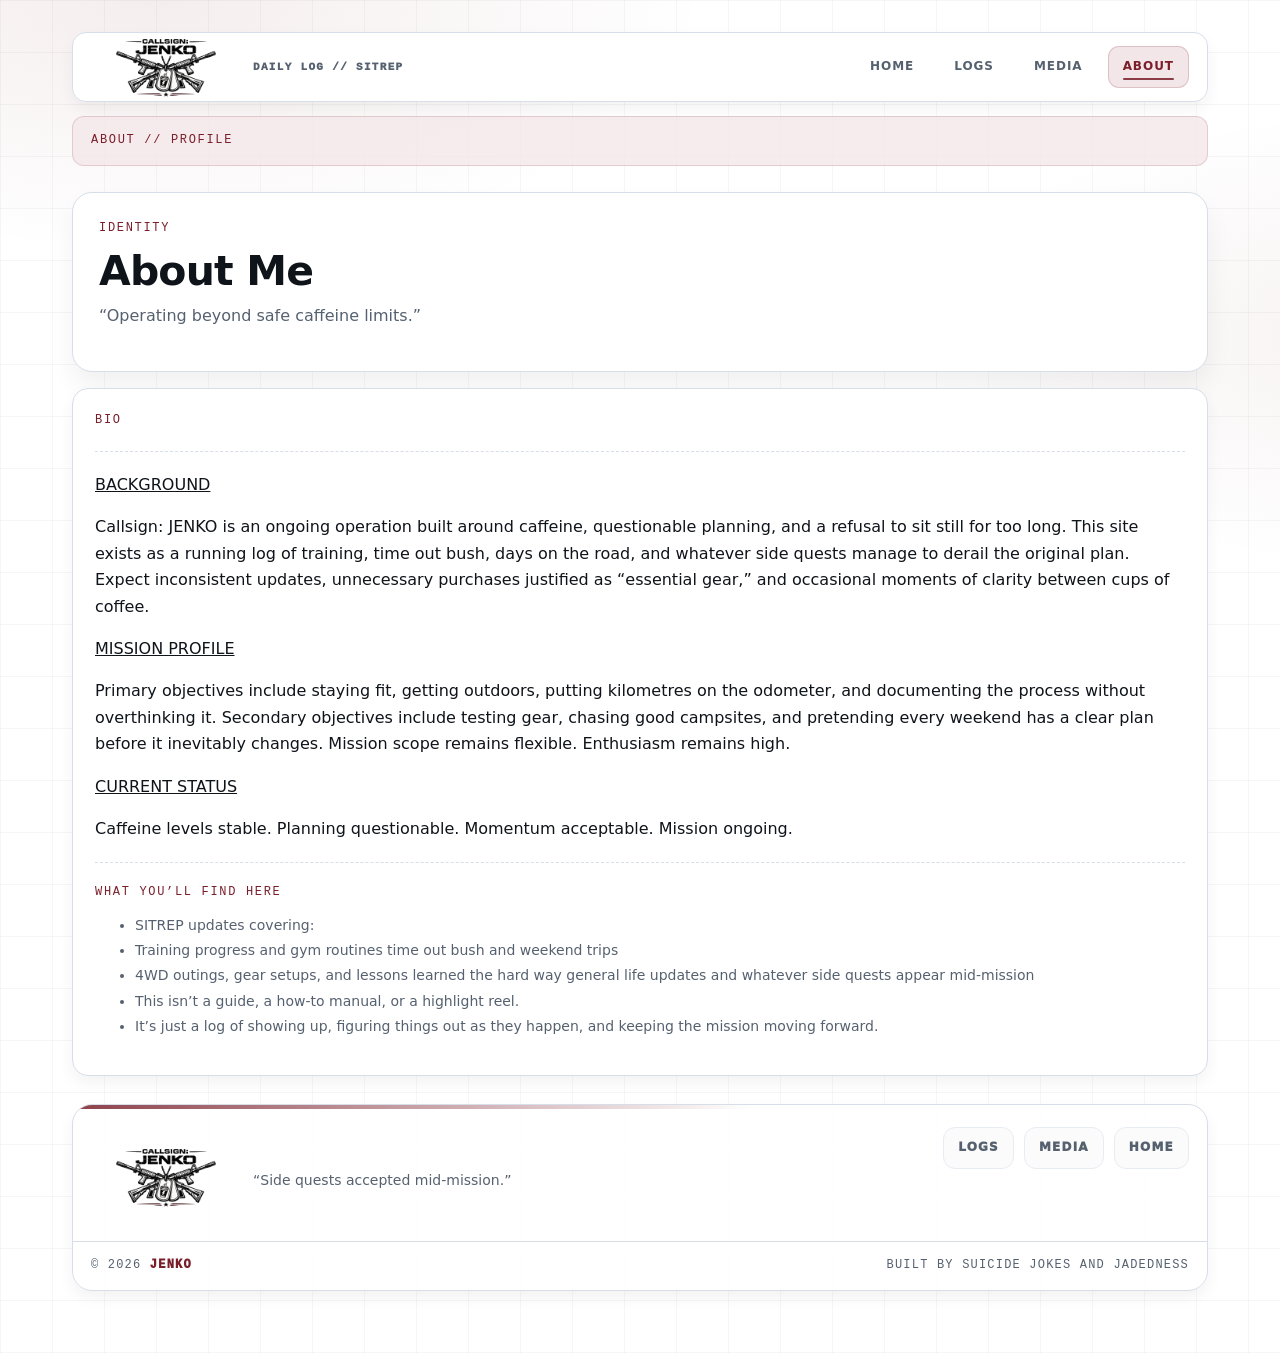
==== commit 833daff9: "Content Fix 2.0" ====
--- a/about.html
+++ b/about.html
@@ -42,19 +42,19 @@
         <div class="h3">Bio</div>
         <hr class="sep">
         <p class="small">
-        <p>BACKGROUND</p>
+        <p><u>BACKGROUND</u></p>
         Callsign: JENKO is an ongoing operation built around caffeine, questionable planning, and a refusal to sit still for too long.
         This site exists as a running log of training, time out bush, days on the road, and whatever side quests manage to derail the original plan.
 
         Expect inconsistent updates, unnecessary purchases justified as “essential gear,” and occasional moments of clarity between cups of coffee.
 
-        <p>MISSION PROFILE</p>
+        <p><u>MISSION PROFILE</u></p>
         Primary objectives include staying fit, getting outdoors, putting kilometres on the odometer, and documenting the process without overthinking it.
         Secondary objectives include testing gear, chasing good campsites, and pretending every weekend has a clear plan before it inevitably changes.
 
         Mission scope remains flexible. Enthusiasm remains high.
 
-        <p>CURRENT STATUS</p>
+        <p><u>CURRENT STATUS</u></p>
         Caffeine levels stable.
         Planning questionable.
         Momentum acceptable.
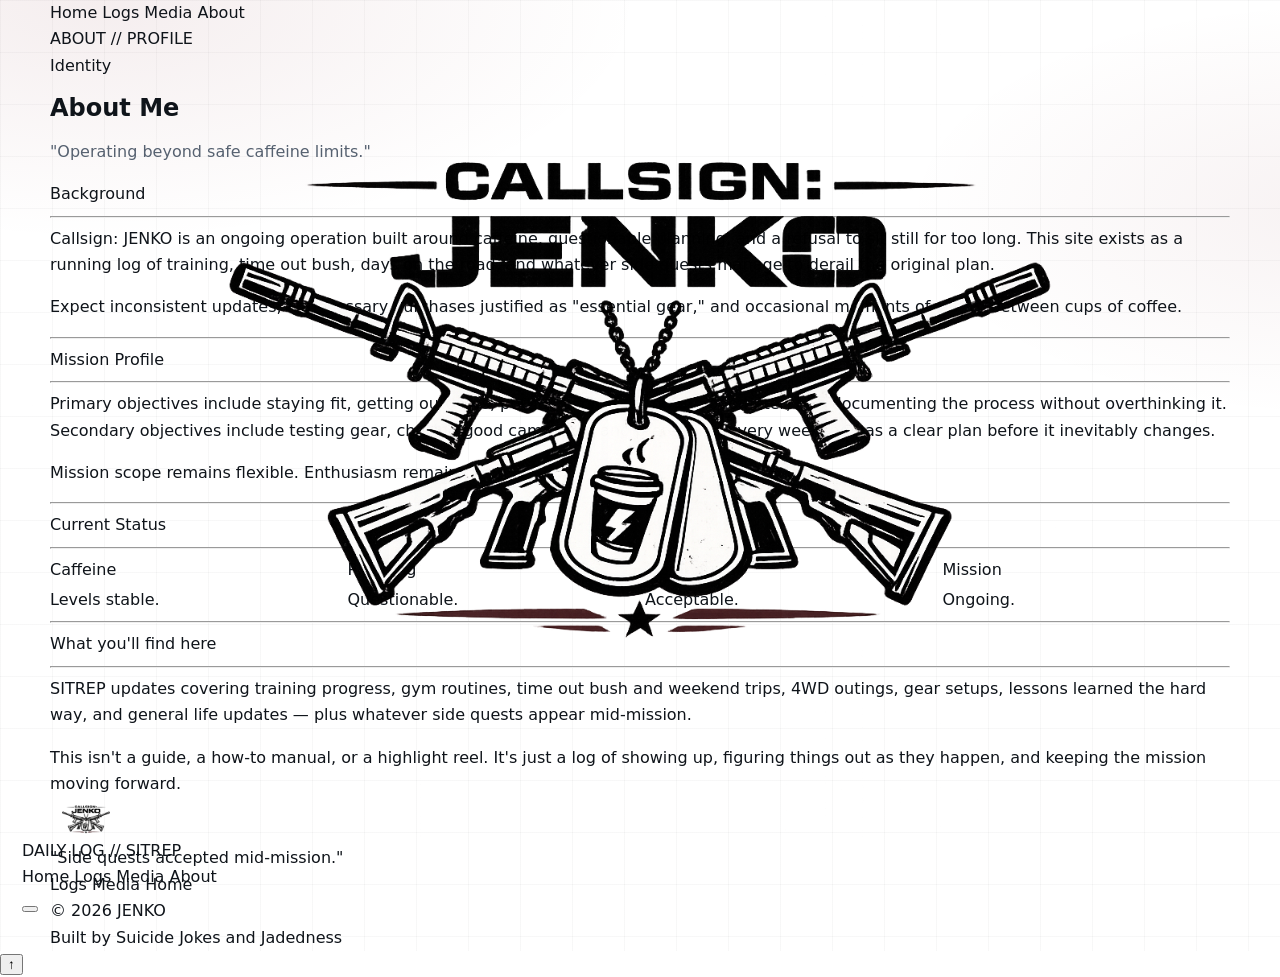
==== commit 6e586418: "Complete Overhaul" ====
--- a/about.html
+++ b/about.html
@@ -3,6 +3,7 @@
 <head>
   <meta charset="utf-8" />
   <meta name="viewport" content="width=device-width, initial-scale=1" />
+  <meta name="description" content="About Callsign: JENKO — who I am and why this exists." />
   <title>Callsign: JENKO — About</title>
   <link rel="stylesheet" href="styles.css" />
 </head>
@@ -10,6 +11,7 @@
   <div class="pageWrap">
     <div class="container">
 
+      <!-- ===== NAV ===== -->
       <header class="header">
         <nav class="nav">
           <a class="brand" href="index.html">
@@ -18,79 +20,113 @@
               <span class="brandSub">DAILY LOG // SITREP</span>
             </span>
           </a>
-
           <div class="links">
             <a data-nav href="index.html">Home</a>
             <a data-nav href="blog.html">Logs</a>
             <a data-nav href="media.html">Media</a>
             <a data-nav href="about.html">About</a>
           </div>
+          <button class="navToggle" id="navToggle" aria-label="Open menu" aria-expanded="false">
+            <span></span><span></span><span></span>
+          </button>
         </nav>
+        <div class="mobileMenu" id="mobileMenu" role="navigation" aria-label="Mobile navigation">
+          <a data-nav href="index.html">Home</a>
+          <a data-nav href="blog.html">Logs</a>
+          <a data-nav href="media.html">Media</a>
+          <a data-nav href="about.html">About</a>
+        </div>
       </header>
 
       <div class="topStrip">ABOUT // PROFILE</div>
 
       <section class="panel panelPad">
         <div class="h3">Identity</div>
-        <h1 class="h1" style="margin-top:10px;">About Me</h1>
-        <p style="margin-top:10px; color:var(--muted);">
-          “Operating beyond safe caffeine limits.”
-        </p>
+        <h1 class="h1" style="margin-top:10px">About Me</h1>
+        <p style="margin-top:10px; color:var(--muted)">"Operating beyond safe caffeine limits."</p>
       </section>
 
-      <div class="card" style="margin-top:16px;">
-        <div class="h3">Bio</div>
+      <div class="card" style="margin-top:16px">
+
+        <div class="h3">Background</div>
         <hr class="sep">
         <p class="small">
-        <p><u>BACKGROUND</u></p>
-        Callsign: JENKO is an ongoing operation built around caffeine, questionable planning, and a refusal to sit still for too long.
-        This site exists as a running log of training, time out bush, days on the road, and whatever side quests manage to derail the original plan.
-
-        Expect inconsistent updates, unnecessary purchases justified as “essential gear,” and occasional moments of clarity between cups of coffee.
-
-        <p><u>MISSION PROFILE</u></p>
-        Primary objectives include staying fit, getting outdoors, putting kilometres on the odometer, and documenting the process without overthinking it.
-        Secondary objectives include testing gear, chasing good campsites, and pretending every weekend has a clear plan before it inevitably changes.
-
-        Mission scope remains flexible. Enthusiasm remains high.
-
-        <p><u>CURRENT STATUS</u></p>
-        Caffeine levels stable.
-        Planning questionable.
-        Momentum acceptable.
-        Mission ongoing.
+          Callsign: JENKO is an ongoing operation built around caffeine, questionable planning, and a refusal
+          to sit still for too long. This site exists as a running log of training, time out bush, days on the
+          road, and whatever side quests manage to derail the original plan.
+        </p>
+        <p class="small">
+          Expect inconsistent updates, unnecessary purchases justified as "essential gear," and occasional
+          moments of clarity between cups of coffee.
         </p>
 
         <hr class="sep">
 
-        <div class="h3">What you’ll find here</div>
-        <ul class="small" style="margin-top:10px;">
-          <li>SITREP updates covering:</li>
-          <li>Training progress and gym routines time out bush and weekend trips</li>
-          <li>4WD outings, gear setups, and lessons learned the hard way general life updates and whatever side quests appear mid-mission</li>
-          <li>This isn’t a guide, a how-to manual, or a highlight reel.</li>
-          <li>It’s just a log of showing up, figuring things out as they happen, and keeping the mission moving forward.</li>
-        </ul>
+        <div class="h3">Mission Profile</div>
+        <hr class="sep">
+        <p class="small">
+          Primary objectives include staying fit, getting outdoors, putting kilometres on the odometer, and
+          documenting the process without overthinking it. Secondary objectives include testing gear, chasing
+          good campsites, and pretending every weekend has a clear plan before it inevitably changes.
+        </p>
+        <p class="small">Mission scope remains flexible. Enthusiasm remains high.</p>
+
+        <hr class="sep">
+
+        <div class="h3">Current Status</div>
+        <hr class="sep">
+        <div style="display:grid; grid-template-columns: repeat(auto-fit, minmax(160px, 1fr)); gap:10px; margin-top:4px">
+          <div class="sideItem">
+            <div class="kicker">Caffeine</div>
+            <div class="small" style="margin-top:4px">Levels stable.</div>
+          </div>
+          <div class="sideItem">
+            <div class="kicker">Planning</div>
+            <div class="small" style="margin-top:4px">Questionable.</div>
+          </div>
+          <div class="sideItem">
+            <div class="kicker">Momentum</div>
+            <div class="small" style="margin-top:4px">Acceptable.</div>
+          </div>
+          <div class="sideItem">
+            <div class="kicker">Mission</div>
+            <div class="small" style="margin-top:4px">Ongoing.</div>
+          </div>
+        </div>
+
+        <hr class="sep">
+
+        <div class="h3">What you'll find here</div>
+        <hr class="sep">
+        <p class="small">
+          SITREP updates covering training progress, gym routines, time out bush and weekend trips, 4WD
+          outings, gear setups, lessons learned the hard way, and general life updates — plus whatever side
+          quests appear mid-mission.
+        </p>
+        <p class="small">
+          This isn't a guide, a how-to manual, or a highlight reel. It's just a log of showing up, figuring
+          things out as they happen, and keeping the mission moving forward.
+        </p>
+
       </div>
 
+      <!-- ===== FOOTER ===== -->
       <footer class="siteFooter">
         <div class="footerTop">
           <div class="footerBrand">
-            <img src="images/logo.png" alt="Callsign Jenko logo" class="logoImg">
+            <img src="images/logo.png" alt="Callsign Jenko logo" class="logoImg" style="height:48px">
             <div>
-              <div class="footerDesc">“Side quests accepted mid-mission.”</div>
+              <div class="footerDesc">"Side quests accepted mid-mission."</div>
             </div>
           </div>
-
           <div class="footerLinks">
             <a href="blog.html">Logs</a>
             <a href="media.html">Media</a>
             <a href="index.html">Home</a>
           </div>
         </div>
-
         <div class="footerBottom">
-          <div>© <span id="year"></span> <span class="maroon">JENKO</span></div>
+          <div>© <span data-year></span> <span class="maroon">JENKO</span></div>
           <div>Built by Suicide Jokes and Jadedness</div>
         </div>
       </footer>
@@ -98,9 +134,8 @@
     </div>
   </div>
 
-  <script>
-    document.getElementById("year").textContent = new Date().getFullYear();
-  </script>
+  <button class="scrollTop" id="scrollTopBtn" aria-label="Back to top">↑</button>
+
   <script src="js/app.js"></script>
 </body>
 </html>
--- a/styles.css
+++ b/styles.css
@@ -1,224 +1,386 @@
-:root{
-  /* Base */
-  --bg:#ffffff;
-  --paper:#ffffff;
-  --paper2:#fbfbfc;
-
-  --text:#0f141a;
-  --muted:#566170;
-
-  /* Accent */
-  --brand:#7a1f2a;
-  --brandDark:#5f1720;
-  --brandSoft:#f3e6e8;
-
-  /* Structure */
-  --line:#e7ecf2;
-  --line2:#d7dee8;
-
-  --shadow: 0 14px 26px rgba(0,0,0,.06);
-  --shadowSoft: 0 7px 16px rgba(0,0,0,.05);
-
-  --radius: 14px;
-  --max: 1180px;
-
-  /* Typography */
-  --font: ui-sans-serif, system-ui, -apple-system, Segoe UI, Roboto, Helvetica, Arial;
-  --mono: ui-monospace, SFMono-Regular, Menlo, Monaco, Consolas, "Liberation Mono", "Courier New", monospace;
-
-  /* Sticky */
-  --sticky-gap: 14px;
-}
-
-*{box-sizing:border-box}
-html,body{height:100%}
-
-body{
-  margin:0;
-  font-family:var(--font);
-  background:#ffffff;
-  color:var(--text);
-  line-height:1.65;
-}
-
-.pageWrap{
-  min-height:100vh;
+/* =============================================================
+   CALLSIGN: JENKO — Stylesheet
+   ============================================================= */
+
+/* === CSS VARIABLES ========================================== */
+:root {
+  --bg:         #ffffff;
+  --paper:      #ffffff;
+  --paper2:     #f9f9fa;
+
+  --text:       #0f141a;
+  --muted:      #566170;
+  --muted2:     #8492a6;
+
+  --brand:      #7a1f2a;
+  --brandDark:  #5f1720;
+  --brandSoft:  #f3e6e8;
+  --brandGlow:  rgba(122,31,42,.10);
+
+  --line:       #e7ecf2;
+  --line2:      #d7dee8;
+
+  --shadow:     0 14px 26px rgba(0,0,0,.07);
+  --shadowSoft: 0 4px 14px rgba(0,0,0,.05);
+  --shadowUp:   0 20px 40px rgba(0,0,0,.10);
+
+  --radius:     14px;
+  --max:        1180px;
+
+<<<<<<< Updated upstream
+  /* Fixed Nav (full width) */
+  --nav-height: 78px; /* menu bar height stays constant */
+  --nav-gap: 14px;    /* distance from top of screen */
+  --container-pad: 22px;
+=======
+  --font: "Oswald", ui-sans-serif, system-ui, -apple-system, Segoe UI, sans-serif;
+  --body: ui-sans-serif, system-ui, -apple-system, Segoe UI, sans-serif;
+  --mono: ui-monospace, SFMono-Regular, Menlo, Monaco, Consolas, "Courier New", monospace;
+
+  --nav-h:      70px;
+  --nav-gap:    14px;
+  --trans:      .18s ease;
+>>>>>>> Stashed changes
+}
+
+/* === RESET & BASE =========================================== */
+*, *::before, *::after { box-sizing: border-box; }
+html, body { height: 100%; }
+
+body {
+  margin: 0;
+  font-family: var(--body);
+  background: var(--bg);
+  color: var(--text);
+  line-height: 1.65;
+  -webkit-font-smoothing: antialiased;
+}
+
+a { color: inherit; text-decoration: none; }
+h1, h2, h3, h4 { margin: 0; }
+p { margin: 0 0 1em; }
+p:last-child { margin-bottom: 0; }
+img { max-width: 100%; display: block; }
+ul { margin: 0; padding: 0 0 0 1.4em; }
+li { margin-bottom: .35em; }
+
+/* === PAGE WRAPPER — grid background ========================= */
+.pageWrap {
+  min-height: 100vh;
   background:
-    radial-gradient(920px 420px at 12% 0%, rgba(122,31,42,.08), transparent 60%),
-    radial-gradient(900px 420px at 110% 25%, rgba(122,31,42,.06), transparent 55%),
-    linear-gradient(to right, rgba(15,20,26,.035) 1px, transparent 1px),
-    linear-gradient(to bottom, rgba(15,20,26,.035) 1px, transparent 1px),
+    radial-gradient(900px 400px at 8% 0%,   rgba(122,31,42,.08), transparent 60%),
+    radial-gradient(800px 380px at 105% 22%, rgba(122,31,42,.06), transparent 55%),
+    linear-gradient(rgba(15,20,26,.032) 1px, transparent 1px),
+    linear-gradient(90deg, rgba(15,20,26,.032) 1px, transparent 1px),
     #ffffff;
   background-size: auto, auto, 52px 52px, 52px 52px, auto;
 }
 
+<<<<<<< Updated upstream
 a{color:inherit; text-decoration:none}
 a:hover{opacity:.98}
 
+/* Container padding includes nav space so content doesn't sit under fixed nav */
 .container{
   max-width:var(--max);
   margin:0 auto;
-  padding:32px 22px 62px;
+  padding:
+    calc(32px + var(--nav-gap) + var(--nav-height))
+    var(--container-pad)
+    62px;
 }
 
 /* =========================
-   HEADER / NAV (STICKY)
+   NAV (FIXED FULL WIDTH)
    ========================= */
-.header{
-  position: static; /* header is normal flow */
+.header{ position: static; }
+
+.nav{
+  position: fixed;
+  top: var(--nav-gap);
+  left: 0;
+  right: 0;
+  width: 100%;
+
+  height: var(--nav-height);
+  padding: 0 var(--container-pad);
+=======
+/* === CONTAINER ============================================== */
+.container {
+  max-width: var(--max);
+  margin: 0 auto;
+  padding: 32px 22px 72px;
+}
+
+/* === HEADER / NAV =========================================== */
+.header {
   margin-bottom: 12px;
 }
 
-.nav{
+.nav {
   position: sticky;
-  top: var(--sticky-gap);
+  top: var(--nav-gap);
   z-index: 999;
-
-  display:flex;
-  align-items:center;
-  justify-content:space-between;
-  gap:14px;
-
-  padding:16px 18px;
-  border:1px solid var(--line2);
-  background: rgba(255,255,255,.96); /* a bit more solid so content behind looks good */
+  height: var(--nav-h);
+  padding: 0 18px;
+>>>>>>> Stashed changes
+
+  display: flex;
+  align-items: center;
+  justify-content: space-between;
+  gap: 14px;
+
+<<<<<<< Updated upstream
+  border-bottom:1px solid var(--line2);
+  background: rgba(255,255,255,.96);
+  backdrop-filter: blur(10px);
+
+  z-index: 9999;
+=======
+  border: 1px solid var(--line2);
+  background: rgba(255,255,255,.97);
   border-radius: var(--radius);
   box-shadow: var(--shadowSoft);
-  backdrop-filter: blur(10px);
+  backdrop-filter: blur(12px);
+  -webkit-backdrop-filter: blur(12px);
+  overflow: visible;
+>>>>>>> Stashed changes
 }
 
 /* Brand */
-.brand{
-  display:flex;
-  align-items:center;
-  gap:12px;
-  font-weight:950;
-  text-transform:uppercase;
-  letter-spacing:.10em;
-}
-
-.brandText{
-  display:flex;
-  flex-direction:column;
-  gap:4px;
-}
-
-.brandTitle{ font-size:12px; }
-
-.brandSub{
-  font-family:var(--mono);
-  font-size:11px;
-  color:var(--muted);
-  letter-spacing:.12em;
-}
-
-/* ✅ Logo sizing (slightly larger but controlled) */
+.brand {
+  display: flex;
+  align-items: center;
+  gap: 12px;
+  font-weight: 950;
+  text-transform: uppercase;
+  letter-spacing: .10em;
+  height: 100%;
+}
+
+.brandText {
+  display: flex;
+  flex-direction: column;
+  gap: 2px;
+}
+
+.brandTitle { font-size: 12px; }
+
+.brandSub {
+  font-family: var(--mono);
+  font-size: 10px;
+  color: var(--muted);
+  letter-spacing: .14em;
+}
+
+<<<<<<< Updated upstream
+/* ✅ Bigger logo, nav height stays constant */
 .logoImg{
+  height: 90px;              /* visual size */
+=======
+.logoImg {
   height: 100px;
-  max-height: 100px;
+>>>>>>> Stashed changes
   width: auto;
-  display:block;
   object-fit: contain;
+  transform: translateY(4px); /* center it nicely */
   flex-shrink: 0;
-}
-
-@media (max-width: 600px){
-  .logoImg{
-    height: 60px;
-    max-height: 60px;
-  }
-}
-
-/* Nav links */
-.links{
-  display:flex;
-  flex-wrap:wrap;
-  gap:10px;
-  align-items:center;
-}
-
-.links a{
-  position:relative;
-  padding:10px 14px;
+<<<<<<< Updated upstream
+  filter: drop-shadow(0 3px 6px rgba(0,0,0,.18));
+=======
+  transform: translateY(2px);
+}
+
+/* Desktop nav links */
+.links {
+  display: flex;
+  flex-wrap: wrap;
+  gap: 6px;
+  align-items: center;
+>>>>>>> Stashed changes
+}
+
+.links a {
+  position: relative;
+  padding: 9px 14px;
   border-radius: 11px;
-  color:var(--muted);
-  font-weight:900;
-  text-transform:uppercase;
-  letter-spacing:.08em;
-  font-size:12px;
-  border:1px solid transparent;
-}
-
-.links a:hover{
-  color:var(--brand);
-  background:var(--brandSoft);
+  color: var(--muted);
+  font-weight: 700;
+  text-transform: uppercase;
+  letter-spacing: .08em;
+  font-size: 11.5px;
+  border: 1px solid transparent;
+  transition: color var(--trans), background var(--trans), border-color var(--trans);
+}
+
+.links a:hover {
+  color: var(--brand);
+  background: var(--brandSoft);
   border-color: rgba(122,31,42,.14);
 }
 
-.links a.active{
-  color:var(--brand);
-  background:var(--brandSoft);
+.links a.active {
+  color: var(--brand);
+  background: var(--brandSoft);
   border-color: rgba(122,31,42,.18);
 }
 
-.links a.active::after{
-  content:"";
-  position:absolute;
-  left:14px;
-  right:14px;
-  bottom:7px;
-  height:2px;
-  border-radius:2px;
-  background:var(--brand);
-  opacity:.85;
-}
-
+.links a.active::after {
+  content: "";
+  position: absolute;
+  left: 14px; right: 14px;
+  bottom: 6px;
+  height: 2px;
+  border-radius: 2px;
+  background: var(--brand);
+  opacity: .9;
+}
+
+<<<<<<< Updated upstream
 /* =========================
-   TOP STRIP (SCROLLS NORMALLY)
+   TOP STRIP (SCROLLS)
    ========================= */
 .topStrip{
-  position: relative;    /* ✅ normal flow (no overlay) */
+  position: relative; /* normal flow */
   z-index: 1;
 
-  margin-top: 14px;
-  margin-bottom: 26px;
-  padding: 14px 18px;
-
+  margin-top: 10px !important;
+  margin-bottom:26px;
+  padding:14px 18px;
+=======
+/* Hamburger (mobile) */
+.navToggle {
+  display: none;
+  flex-direction: column;
+  justify-content: center;
+  align-items: center;
+  gap: 5px;
+  width: 40px;
+  height: 40px;
+  border: 1px solid var(--line2);
+  border-radius: 10px;
+  background: var(--paper2);
+  cursor: pointer;
+  padding: 0;
+  flex-shrink: 0;
+}
+
+.navToggle span {
+  display: block;
+  width: 18px;
+  height: 2px;
+  background: var(--text);
+  border-radius: 2px;
+  transition: transform .22s ease, opacity .22s ease;
+}
+>>>>>>> Stashed changes
+
+.navToggle[aria-expanded="true"] span:nth-child(1) {
+  transform: translateY(7px) rotate(45deg);
+}
+.navToggle[aria-expanded="true"] span:nth-child(2) {
+  opacity: 0;
+}
+.navToggle[aria-expanded="true"] span:nth-child(3) {
+  transform: translateY(-7px) rotate(-45deg);
+}
+
+/* Mobile drawer */
+.mobileMenu {
+  display: none;
+  flex-direction: column;
+  gap: 6px;
+  position: sticky;
+  top: calc(var(--nav-gap) + var(--nav-h) + 8px);
+  z-index: 998;
+  padding: 14px;
+  margin-bottom: 10px;
+  background: rgba(255,255,255,.98);
+  border: 1px solid var(--line2);
+  border-radius: var(--radius);
+  box-shadow: var(--shadow);
+  backdrop-filter: blur(12px);
+}
+
+.mobileMenu.open {
+  display: flex;
+}
+
+.mobileMenu a {
+  padding: 12px 16px;
+  border-radius: 10px;
+  color: var(--muted);
+  font-weight: 700;
+  text-transform: uppercase;
+  letter-spacing: .08em;
+  font-size: 12px;
+  border: 1px solid transparent;
+  transition: color var(--trans), background var(--trans), border-color var(--trans);
+}
+
+.mobileMenu a:hover,
+.mobileMenu a.active {
+  color: var(--brand);
+  background: var(--brandSoft);
+  border-color: rgba(122,31,42,.14);
+}
+
+/* === TOP STRIP ============================================== */
+.topStrip {
+  margin: 14px 0 22px;
+  padding: 13px 18px;
   border-radius: 12px;
+<<<<<<< Updated upstream
   border:1px solid rgba(122,31,42,.16);
-
-  /* nice but safe because it scrolls */
   background: rgba(243,230,232,.75);
 
   color:var(--brand);
+=======
+  border: 1px solid rgba(122,31,42,.16);
+  background: rgba(243,230,232,.72);
+  color: var(--brand);
+>>>>>>> Stashed changes
   font-family: var(--mono);
-  font-size:12px;
-  letter-spacing:.14em;
-  text-transform:uppercase;
-}
-
-/* =========================
-   PANELS / CARDS
-   ========================= */
-.panel{
+  font-size: 11.5px;
+  letter-spacing: .16em;
+  text-transform: uppercase;
+  display: flex;
+  align-items: center;
+  gap: 10px;
+}
+
+.topStrip::before {
+  content: "▶";
+  font-size: 9px;
+  opacity: .7;
+}
+
+/* === PANELS / CARDS ========================================= */
+.panel {
   background: var(--paper);
-  border:1px solid var(--line2);
+  border: 1px solid var(--line2);
   border-radius: calc(var(--radius) + 6px);
   box-shadow: var(--shadow);
 }
-
+<<<<<<< Updated upstream
 .panelPad{ padding:26px; }
-
-.card{
+=======
+
+.panelPad { padding: 28px; }
+>>>>>>> Stashed changes
+
+.card {
   background: var(--paper);
-  border:1px solid var(--line2);
+  border: 1px solid var(--line2);
   border-radius: calc(var(--radius) + 2px);
   box-shadow: var(--shadowSoft);
-  padding:22px;
-  position:relative;
-}
-
-/* Stripe ONLY on hover */
+  padding: 22px;
+  position: relative;
+  transition: transform var(--trans), box-shadow var(--trans), border-color var(--trans);
+}
+
+<<<<<<< Updated upstream
+/* Stripe only on hover */
 .card::before{
   content:"";
   position:absolute;
@@ -227,112 +389,217 @@
   bottom:14px;
   width:4px;
   border-radius:999px;
+=======
+.card::before {
+  content: "";
+  position: absolute;
+  left: 0; top: 14px; bottom: 14px;
+  width: 4px;
+  border-radius: 999px;
+>>>>>>> Stashed changes
   background: var(--brand);
-  opacity:0;
+  opacity: 0;
   transform: translateX(-2px);
-  transition: opacity .18s ease, transform .18s ease;
-}
-
+  transition: opacity var(--trans), transform var(--trans);
+}
+<<<<<<< Updated upstream
 .card:hover::before{
   opacity:.95;
   transform: translateX(0);
-}
-
-.meta{
-  display:flex;
-  gap:12px;
-  flex-wrap:wrap;
-  align-items:center;
+=======
+
+.card:hover::before { opacity: .95; transform: translateX(0); }
+
+.card:hover {
+  transform: translateY(-2px);
+  box-shadow: var(--shadow);
+  border-color: rgba(122,31,42,.18);
+>>>>>>> Stashed changes
+}
+
+/* === TYPOGRAPHY ============================================= */
+.h1 {
+  font-size: clamp(28px, 3vw, 42px);
+  line-height: 1.08;
+  letter-spacing: -.02em;
+  font-weight: 800;
+}
+
+.h2 {
+  font-size: 19px;
+  font-weight: 700;
+  line-height: 1.3;
+}
+
+.h3 {
   font-family: var(--mono);
-  font-size:12px;
+  font-size: 11px;
+  letter-spacing: .16em;
+  text-transform: uppercase;
+  color: var(--brand);
+  font-weight: 600;
+}
+
+.small {
+  font-size: 14px;
   color: var(--muted);
-  letter-spacing:.08em;
-  text-transform:uppercase;
+  line-height: 1.8;
+}
+
+.meta {
+  display: flex;
+  gap: 10px;
+  flex-wrap: wrap;
+  align-items: center;
+  font-family: var(--mono);
+  font-size: 11px;
+  color: var(--muted);
+  letter-spacing: .08em;
+  text-transform: uppercase;
   margin-bottom: 10px;
 }
 
-.tag{
-  display:inline-block;
-  padding:6px 10px;
-  border-radius:999px;
+.tag {
+  display: inline-block;
+  padding: 5px 10px;
+  border-radius: 999px;
   background: var(--brandSoft);
   color: var(--brand);
-  font-size:12px;
-  font-weight:950;
-  letter-spacing:.08em;
-  text-transform:uppercase;
-}
-
-.small{
-  font-size:14px;
-  color:var(--muted);
-  line-height:1.8;
-}
-
+  font-size: 11px;
+  font-weight: 700;
+  letter-spacing: .08em;
+  text-transform: uppercase;
+  transition: background var(--trans), color var(--trans);
+}
+
+.tag:hover {
+  background: var(--brand);
+  color: #fff;
+}
+
+<<<<<<< Updated upstream
 hr.sep{
   border:0;
   border-top:1px dashed var(--line2);
   margin:20px 0;
 }
 
-/* Headings */
+/* =========================
+   HEADINGS
+   ========================= */
 h1,h2,h3{margin:0}
 .h1{
   font-size: clamp(30px, 3.2vw, 44px);
   line-height:1.08;
   letter-spacing:-.02em;
 }
-.h2{
-  font-size:20px;
-  margin-top:10px;
-}
+.h2{ font-size:20px; margin-top:10px; }
 .h3{
+=======
+.kicker {
+>>>>>>> Stashed changes
   font-family: var(--mono);
-  font-size:12px;
-  letter-spacing:.14em;
-  text-transform:uppercase;
-  color: var(--brand);
-}
-
-/* Buttons */
+  font-size: 11px;
+  color: var(--muted);
+  font-weight: 600;
+  letter-spacing: .12em;
+  text-transform: uppercase;
+}
+
+<<<<<<< Updated upstream
+/* =========================
+   BUTTONS
+   ========================= */
 .button{
   display:inline-flex;
   align-items:center;
   gap:8px;
   margin-top:16px;
   padding:12px 16px;
+=======
+hr.sep {
+  border: 0;
+  border-top: 1px dashed var(--line2);
+  margin: 20px 0;
+}
+
+/* === BUTTONS ================================================ */
+.button {
+  display: inline-flex;
+  align-items: center;
+  gap: 8px;
+  margin-top: 16px;
+  padding: 11px 18px;
+>>>>>>> Stashed changes
   border-radius: 12px;
   background: var(--brand);
-  color:#fff;
-  font-weight:950;
-  letter-spacing:.10em;
-  text-transform:uppercase;
-  font-size:12px;
-  box-shadow: 0 10px 16px rgba(122,31,42,.16);
-}
-.button:hover{ background: var(--brandDark); }
-
-.buttonGhost{
-  display:inline-flex;
-  align-items:center;
-  gap:8px;
-  margin-top:16px;
-  padding:12px 16px;
+  color: #fff;
+  font-weight: 700;
+  letter-spacing: .10em;
+  text-transform: uppercase;
+  font-size: 11.5px;
+  box-shadow: 0 8px 18px rgba(122,31,42,.20);
+  transition: background var(--trans), transform var(--trans), box-shadow var(--trans);
+}
+
+.button:hover {
+  background: var(--brandDark);
+  transform: translateY(-1px);
+  box-shadow: 0 12px 22px rgba(122,31,42,.26);
+  color: #fff;
+}
+
+.buttonGhost {
+  display: inline-flex;
+  align-items: center;
+  gap: 8px;
+  margin-top: 16px;
+  padding: 11px 18px;
   border-radius: 12px;
   background: var(--paper2);
-  border:1px solid var(--line2);
+  border: 1px solid var(--line2);
   color: var(--brand);
-  font-weight:950;
-  letter-spacing:.10em;
-  text-transform:uppercase;
-  font-size:12px;
-}
-.buttonGhost:hover{
+  font-weight: 700;
+  letter-spacing: .10em;
+  text-transform: uppercase;
+  font-size: 11.5px;
+  transition: background var(--trans), border-color var(--trans), transform var(--trans);
+}
+
+.buttonGhost:hover {
+  background: var(--brandSoft);
+  border-color: rgba(122,31,42,.22);
+  transform: translateY(-1px);
+  color: var(--brand);
+}
+
+.btnBack {
+  display: inline-flex;
+  align-items: center;
+  gap: 7px;
+  padding: 9px 14px;
+  border-radius: 10px;
+  border: 1px solid var(--line2);
+  background: var(--paper2);
+  color: var(--muted);
+  font-size: 12px;
+  font-weight: 700;
+  letter-spacing: .08em;
+  text-transform: uppercase;
+  margin-bottom: 16px;
+  transition: color var(--trans), background var(--trans), border-color var(--trans);
+}
+
+.btnBack:hover {
+  color: var(--brand);
   background: var(--brandSoft);
   border-color: rgba(122,31,42,.18);
 }
 
-/* Layout */
+<<<<<<< Updated upstream
+/* =========================
+   HOME LAYOUT
+   ========================= */
 .homeGrid{
   display:grid;
   grid-template-columns: 1fr 0.42fr;
@@ -342,129 +609,246 @@
 
 .heroGrid{
   display:grid;
+=======
+/* === LAYOUT — HOME ========================================== */
+.heroGrid {
+  display: grid;
+>>>>>>> Stashed changes
   grid-template-columns: 1.15fr 0.85fr;
-  gap:20px;
-  align-items:stretch;
-}
-
-.hint{
-  display:inline-flex;
-  gap:10px;
-  align-items:center;
-  padding:12px 14px;
-  border-radius: 12px;
-  border:1px solid var(--line);
-  background: var(--paper2);
-  color: var(--muted);
-  font-size:13px;
-  margin-top: 12px;
-}
-.hint b{color:var(--text)}
-
-/* status blocks */
+  gap: 22px;
+  align-items: stretch;
+}
+
+.homeGrid {
+  display: grid;
+  grid-template-columns: 1fr 0.42fr;
+  gap: 22px;
+  margin-top: 22px;
+}
+
+<<<<<<< Updated upstream
+/* Stats */
 .stats{ display:grid; gap:14px; }
 .statCard{
   border:1px solid var(--line2);
   background: linear-gradient(180deg, #fff, #fbfbfc);
+=======
+/* === STAT CARDS ============================================= */
+.stats { display: grid; gap: 14px; }
+
+.statCard {
+  border: 1px solid var(--line2);
+  background: linear-gradient(160deg, #fff, #f9f9fa);
+>>>>>>> Stashed changes
   border-radius: 14px;
-  padding:16px;
+  padding: 16px;
   box-shadow: var(--shadowSoft);
 }
-.statTop{
-  display:flex;
-  justify-content:space-between;
-  align-items:center;
-  gap:10px;
-}
-.kicker{
-  font-family: var(--mono);
-  font-size:12px;
-  color:var(--muted);
-  font-weight:950;
-  letter-spacing:.12em;
-  text-transform:uppercase;
-}
-.pill{
-  display:inline-flex;
-  align-items:center;
-  padding:6px 10px;
-  border-radius:999px;
+
+.statTop {
+  display: flex;
+  justify-content: space-between;
+  align-items: center;
+  gap: 10px;
+}
+
+.pill {
+  display: inline-flex;
+  align-items: center;
+  padding: 5px 11px;
+  border-radius: 999px;
   background: var(--brandSoft);
   color: var(--brand);
-  font-size:12px;
-  font-weight:950;
-  letter-spacing:.10em;
-  text-transform:uppercase;
-}
-.statValue{
-  margin-top:12px;
-  font-weight:950;
-  font-size:18px;
-}
-
-/* sidebar */
+  font-size: 11px;
+  font-weight: 700;
+  letter-spacing: .10em;
+  text-transform: uppercase;
+}
+
+<<<<<<< Updated upstream
+/* Sidebar */
 .sideCard{
+=======
+.statValue {
+  margin-top: 12px;
+  font-weight: 800;
+  font-size: 18px;
+  line-height: 1.2;
+}
+
+/* === SIDEBAR ================================================ */
+.sideCard {
+>>>>>>> Stashed changes
   background: var(--paper);
-  border:1px solid var(--line2);
+  border: 1px solid var(--line2);
   border-radius: calc(var(--radius) + 2px);
   box-shadow: var(--shadowSoft);
-  padding:18px;
-}
-.sideItem{
-  padding:14px;
-  border-radius: 12px;
-  border:1px solid var(--line);
-  background: var(--paper2);
-  margin-bottom:12px;
-}
-.sideItem:last-child{ margin-bottom:0; }
-
-/* blog list */
+  padding: 18px;
+}
+
+<<<<<<< Updated upstream
+/* =========================
+   BLOG LIST
+   ========================= */
 .list{ display:grid; gap:14px; }
+
 .post-item{
   padding:18px;
   border:1px solid var(--line2);
+=======
+.sideItem {
+  padding: 13px;
+  border-radius: 11px;
+  border: 1px solid var(--line);
+  background: var(--paper2);
+  margin-bottom: 10px;
+  transition: border-color var(--trans), background var(--trans), transform var(--trans);
+}
+
+.sideItem:last-child { margin-bottom: 0; }
+
+.sideItem:hover {
+  background: #fff;
+  border-color: rgba(122,31,42,.16);
+  transform: translateX(3px);
+}
+
+/* === BLOG LIST ============================================== */
+.list { display: grid; gap: 14px; }
+
+.post-item {
+  padding: 18px;
+  border: 1px solid var(--line2);
+>>>>>>> Stashed changes
   border-radius: var(--radius);
   background: var(--paper2);
-}
-.post-item h3{
-  margin:0 0 8px;
-  font-size:18px;
-  line-height:1.25;
-}
-.post-item .meta{ margin-bottom:10px; }
-
-/* media */
+  transition: transform var(--trans), box-shadow var(--trans), border-color var(--trans), background var(--trans);
+}
+
+<<<<<<< Updated upstream
+/* =========================
+   MEDIA
+   ========================= */
 .media-grid{
   display:grid;
+=======
+.post-item:hover {
+  transform: translateY(-2px);
+  box-shadow: var(--shadow);
+  border-color: rgba(122,31,42,.20);
+  background: #fff;
+}
+
+.post-item h3 {
+  margin: 0 0 8px;
+  font-size: 17px;
+  line-height: 1.28;
+}
+
+/* === MEDIA GRID ============================================= */
+.media-grid {
+  display: grid;
+>>>>>>> Stashed changes
   grid-template-columns: repeat(auto-fit, minmax(260px, 1fr));
-  gap:16px;
-  margin-top:18px;
-}
+  gap: 16px;
+  margin-top: 18px;
+}
+
+<<<<<<< Updated upstream
 .media-tile{
+=======
+.media-tile {
+>>>>>>> Stashed changes
   border-radius: var(--radius);
-  overflow:hidden;
-  border:1px solid var(--line2);
+  overflow: hidden;
+  border: 1px solid var(--line2);
   background: var(--paper);
   box-shadow: var(--shadowSoft);
-}
-.media-tile img, .media-tile video{
-  width:100%;
-  height:190px;
-  object-fit:cover;
-  display:block;
-}
-.media-tile .cap{ padding:14px; }
-
-/* footer */
+  transition: transform var(--trans), box-shadow var(--trans), border-color var(--trans);
+}
+
+<<<<<<< Updated upstream
+/* =========================
+   FOOTER
+   ========================= */
 .siteFooter{
   margin-top:28px;
   border:1px solid var(--line2);
   background: rgba(255,255,255,.92);
+=======
+.media-tile:hover {
+  transform: translateY(-3px);
+  box-shadow: 0 16px 28px rgba(0,0,0,.09);
+  border-color: rgba(122,31,42,.20);
+}
+
+.media-tile img,
+.media-tile video {
+  width: 100%;
+  height: 200px;
+  object-fit: cover;
+  display: block;
+}
+
+.media-tile .cap { padding: 14px; }
+
+/* === POST CONTENT (rich text inside posts) ================== */
+.postBody {
+  font-size: 15px;
+  line-height: 1.8;
+  color: var(--text);
+}
+
+.postBody h2,
+.postBody h3 {
+  color: var(--text);
+  margin: 1.4em 0 .5em;
+  font-family: var(--body);
+  font-weight: 700;
+  text-transform: none;
+  letter-spacing: normal;
+  font-size: inherit;
+}
+
+.postBody h2 { font-size: 18px; }
+.postBody h3 { font-size: 15px; color: var(--brand); }
+
+.postBody p { margin: 0 0 .9em; }
+
+.postBody ul,
+.postBody ol {
+  margin: 0 0 .9em;
+  padding-left: 1.4em;
+}
+
+.postBody li { margin-bottom: .35em; }
+
+.postBody strong { color: var(--text); }
+
+/* === READ TIME BADGE ======================================== */
+.readTime {
+  display: inline-flex;
+  align-items: center;
+  gap: 5px;
+  font-family: var(--mono);
+  font-size: 11px;
+  color: var(--muted2);
+  letter-spacing: .08em;
+  text-transform: uppercase;
+}
+
+/* === FOOTER ================================================= */
+.siteFooter {
+  margin-top: 32px;
+  border: 1px solid var(--line2);
+  background: rgba(255,255,255,.94);
+>>>>>>> Stashed changes
   border-radius: calc(var(--radius) + 6px);
   box-shadow: var(--shadowSoft);
-  overflow:hidden;
-}
+  overflow: hidden;
+}
+
+<<<<<<< Updated upstream
 .siteFooter::before{
   content:"";
   display:block;
@@ -472,6 +856,7 @@
   background: linear-gradient(90deg, var(--brand), transparent 60%);
   opacity:.85;
 }
+
 .footerTop{
   padding:18px 18px 14px;
   display:flex;
@@ -479,23 +864,55 @@
   justify-content:space-between;
   gap:18px;
 }
+
 .footerBrand{
   display:flex;
   align-items:center;
   gap:12px;
 }
+
 .footerLogo{
   width:34px;
   height:34px;
+=======
+.siteFooter::before {
+  content: "";
+  display: block;
+  height: 3px;
+  background: linear-gradient(90deg, var(--brand) 0%, rgba(122,31,42,.3) 60%, transparent 100%);
+}
+
+.footerTop {
+  padding: 20px 20px 16px;
+  display: flex;
+  align-items: flex-start;
+  justify-content: space-between;
+  gap: 18px;
+}
+
+.footerBrand {
+  display: flex;
+  align-items: center;
+  gap: 12px;
+}
+
+.footerLogo {
+  width: 36px;
+  height: 36px;
+>>>>>>> Stashed changes
   border-radius: 10px;
   background: linear-gradient(135deg, var(--brand), var(--brandDark));
-}
+  flex-shrink: 0;
+}
+
+<<<<<<< Updated upstream
 .footerTitle{
   font-weight:950;
   letter-spacing:.10em;
   text-transform:uppercase;
   font-size:12px;
 }
+
 .footerDesc{
   margin-top:6px;
   color:var(--muted);
@@ -503,28 +920,67 @@
   line-height:1.6;
   max-width: 56ch;
 }
+
 .footerLinks{
   display:flex;
   gap:10px;
   flex-wrap:wrap;
   justify-content:flex-end;
 }
+
 .footerLinks a{
   padding:10px 14px;
   border-radius: 12px;
   border:1px solid var(--line);
+=======
+.footerTitle {
+  font-weight: 800;
+  letter-spacing: .10em;
+  text-transform: uppercase;
+  font-size: 11.5px;
+}
+
+.footerDesc {
+  margin-top: 5px;
+  color: var(--muted);
+  font-size: 13.5px;
+  line-height: 1.5;
+  max-width: 52ch;
+}
+
+.footerLinks {
+  display: flex;
+  gap: 8px;
+  flex-wrap: wrap;
+  justify-content: flex-end;
+  align-items: flex-start;
+}
+
+.footerLinks a {
+  padding: 9px 14px;
+  border-radius: 11px;
+  border: 1px solid var(--line);
+>>>>>>> Stashed changes
   background: var(--paper2);
-  color:var(--muted);
-  font-weight:950;
-  font-size:12px;
-  letter-spacing:.10em;
-  text-transform:uppercase;
-}
+  color: var(--muted);
+  font-weight: 700;
+  font-size: 11.5px;
+  letter-spacing: .10em;
+  text-transform: uppercase;
+  transition: background var(--trans), color var(--trans), border-color var(--trans);
+}
+
+<<<<<<< Updated upstream
 .footerLinks a:hover{
+=======
+.footerLinks a:hover {
+>>>>>>> Stashed changes
   background: var(--brandSoft);
   color: var(--brand);
   border-color: rgba(122,31,42,.16);
 }
+
+<<<<<<< Updated upstream
 .footerBottom{
   border-top:1px solid var(--line2);
   padding:14px 18px;
@@ -532,25 +988,30 @@
   align-items:center;
   justify-content:space-between;
   gap:12px;
+
   color:var(--muted);
   font-size:12px;
   font-family: var(--mono);
   letter-spacing:.10em;
   text-transform:uppercase;
 }
+
 .footerBottom .maroon{
   color:var(--brand);
   font-weight:950;
 }
 
+/* =========================
+   RESPONSIVE
+   ========================= */
 @media (max-width: 980px){
-  .container{ padding:26px 16px 54px; }
+  .container{ padding:calc(26px + var(--nav-gap) + var(--nav-height)) 16px 54px; }
   .heroGrid{ grid-template-columns: 1fr; }
   .homeGrid{ grid-template-columns: 1fr; }
+  :root{ --container-pad: 16px; }
 }
 
 @media (max-width: 720px){
-  .nav{ padding:14px 14px; }
   .links a{ padding:9px 11px; }
   .panelPad{ padding:20px; }
   .card{ padding:18px; }
@@ -558,9 +1019,17 @@
   .footerTop{ flex-direction:column; }
   .footerLinks{ justify-content:flex-start; }
   .footerBottom{ flex-direction:column; align-items:flex-start; }
-}
-
-/* Global hover */
+
+  /* Logo scales down on mobile */
+  .logoImg{
+    height: 64px;
+    transform: translateY(3px);
+  }
+}
+
+/* =========================
+   GLOBAL HOVER FEEL
+   ========================= */
 .card,
 .post-item,
 .sideItem,
@@ -568,47 +1037,115 @@
 .footerLinks a,
 .links a{
   transition: transform .16s ease, box-shadow .16s ease, border-color .16s ease, background .16s ease, color .16s ease;
-}
-
-.card:hover,
-.post-item:hover,
-.sideItem:hover,
-.media-tile:hover{
-  transform: translateY(-2px);
-  box-shadow: var(--shadow);
-  border-color: rgba(122,31,42,.20);
-}
-.post-item:hover{ background:#ffffff; }
-.media-tile:hover{ box-shadow: 0 16px 28px rgba(0,0,0,.08); }
-
-a:hover{ color: var(--brand); }
-.card a:hover,
-.post-item a:hover,
-.small a:hover{
-  text-decoration: underline;
-  text-underline-offset: 3px;
-}
-
-/* ===== Lock nav height so it never grows ===== */
+=======
+.footerBottom {
+  border-top: 1px solid var(--line2);
+  padding: 13px 20px;
+  display: flex;
+  align-items: center;
+  justify-content: space-between;
+  gap: 12px;
+  color: var(--muted);
+  font-size: 11.5px;
+  font-family: var(--mono);
+  letter-spacing: .10em;
+  text-transform: uppercase;
+}
+
+.footerBottom .maroon {
+  color: var(--brand);
+  font-weight: 800;
+}
+
+/* === EMPTY STATE ============================================ */
+.emptyState {
+  text-align: center;
+  padding: 40px 20px;
+  color: var(--muted);
+  font-family: var(--mono);
+  font-size: 12px;
+  letter-spacing: .12em;
+  text-transform: uppercase;
+}
+
+/* === LOADING SKELETON ======================================= */
+.skeleton {
+  background: linear-gradient(90deg, var(--line) 25%, var(--line2) 50%, var(--line) 75%);
+  background-size: 200% 100%;
+  animation: shimmer 1.4s infinite;
+  border-radius: 6px;
+>>>>>>> Stashed changes
+}
+
+@keyframes shimmer {
+  0%   { background-position: 200% 0; }
+  100% { background-position: -200% 0; }
+}
+
+<<<<<<< Updated upstream
+/* ===== Remove top gap above fixed nav ===== */
 .nav{
-  height: 70px !important;       /* adjust if you want slightly taller/shorter */
-  padding: 0 18px !important;    /* remove vertical padding so height is controlled */
-  display:flex !important;
-  align-items:center !important;
-  overflow: visible !important;  /* allows logo to overflow if bigger */
-}
-
-/* ===== Make logo visually bigger without resizing nav ===== */
-.nav .brand{
-  height: 100%;
-  display:flex;
-  align-items:center;
-}
-
-.nav .brand img,
-.logoImg{
-  height: 100px !important;       /* bigger than nav height = nice overflow */
-  width: auto !important;
-  object-fit: contain;
-  transform: translateY(4px);    /* optional micro-adjust for vertical centering */
+  top: 0 !important;          /* flush with top of screen */
+}
+
+/* ===== Adjust container so content still clears nav ===== */
+.container{
+  padding-top: 96px !important;  /* nav height (78) + breathing room */
+=======
+/* === SCROLL TO TOP ========================================== */
+.scrollTop {
+  position: fixed;
+  bottom: 28px;
+  right: 22px;
+  width: 42px;
+  height: 42px;
+  border-radius: 12px;
+  background: var(--brand);
+  color: #fff;
+  border: none;
+  cursor: pointer;
+  display: flex;
+  align-items: center;
+  justify-content: center;
+  font-size: 16px;
+  box-shadow: 0 8px 20px rgba(122,31,42,.30);
+  opacity: 0;
+  transform: translateY(10px);
+  transition: opacity .22s ease, transform .22s ease;
+  z-index: 900;
+  pointer-events: none;
+}
+
+.scrollTop.visible {
+  opacity: 1;
+  transform: translateY(0);
+  pointer-events: auto;
+}
+
+.scrollTop:hover {
+  background: var(--brandDark);
+}
+
+/* === RESPONSIVE ============================================= */
+@media (max-width: 980px) {
+  .container     { padding: 24px 16px 54px; }
+  .heroGrid      { grid-template-columns: 1fr; }
+  .homeGrid      { grid-template-columns: 1fr; }
+}
+
+@media (max-width: 720px) {
+  .nav           { padding: 0 14px; }
+  .links         { display: none; }
+  .navToggle     { display: flex; }
+  .panelPad      { padding: 20px; }
+  .card          { padding: 18px; }
+  .footerTop     { flex-direction: column; }
+  .footerLinks   { justify-content: flex-start; }
+  .footerBottom  { flex-direction: column; align-items: flex-start; gap: 6px; }
+}
+
+@media (max-width: 480px) {
+  .heroGrid { gap: 16px; }
+  .media-grid { grid-template-columns: 1fr; }
+>>>>>>> Stashed changes
 }
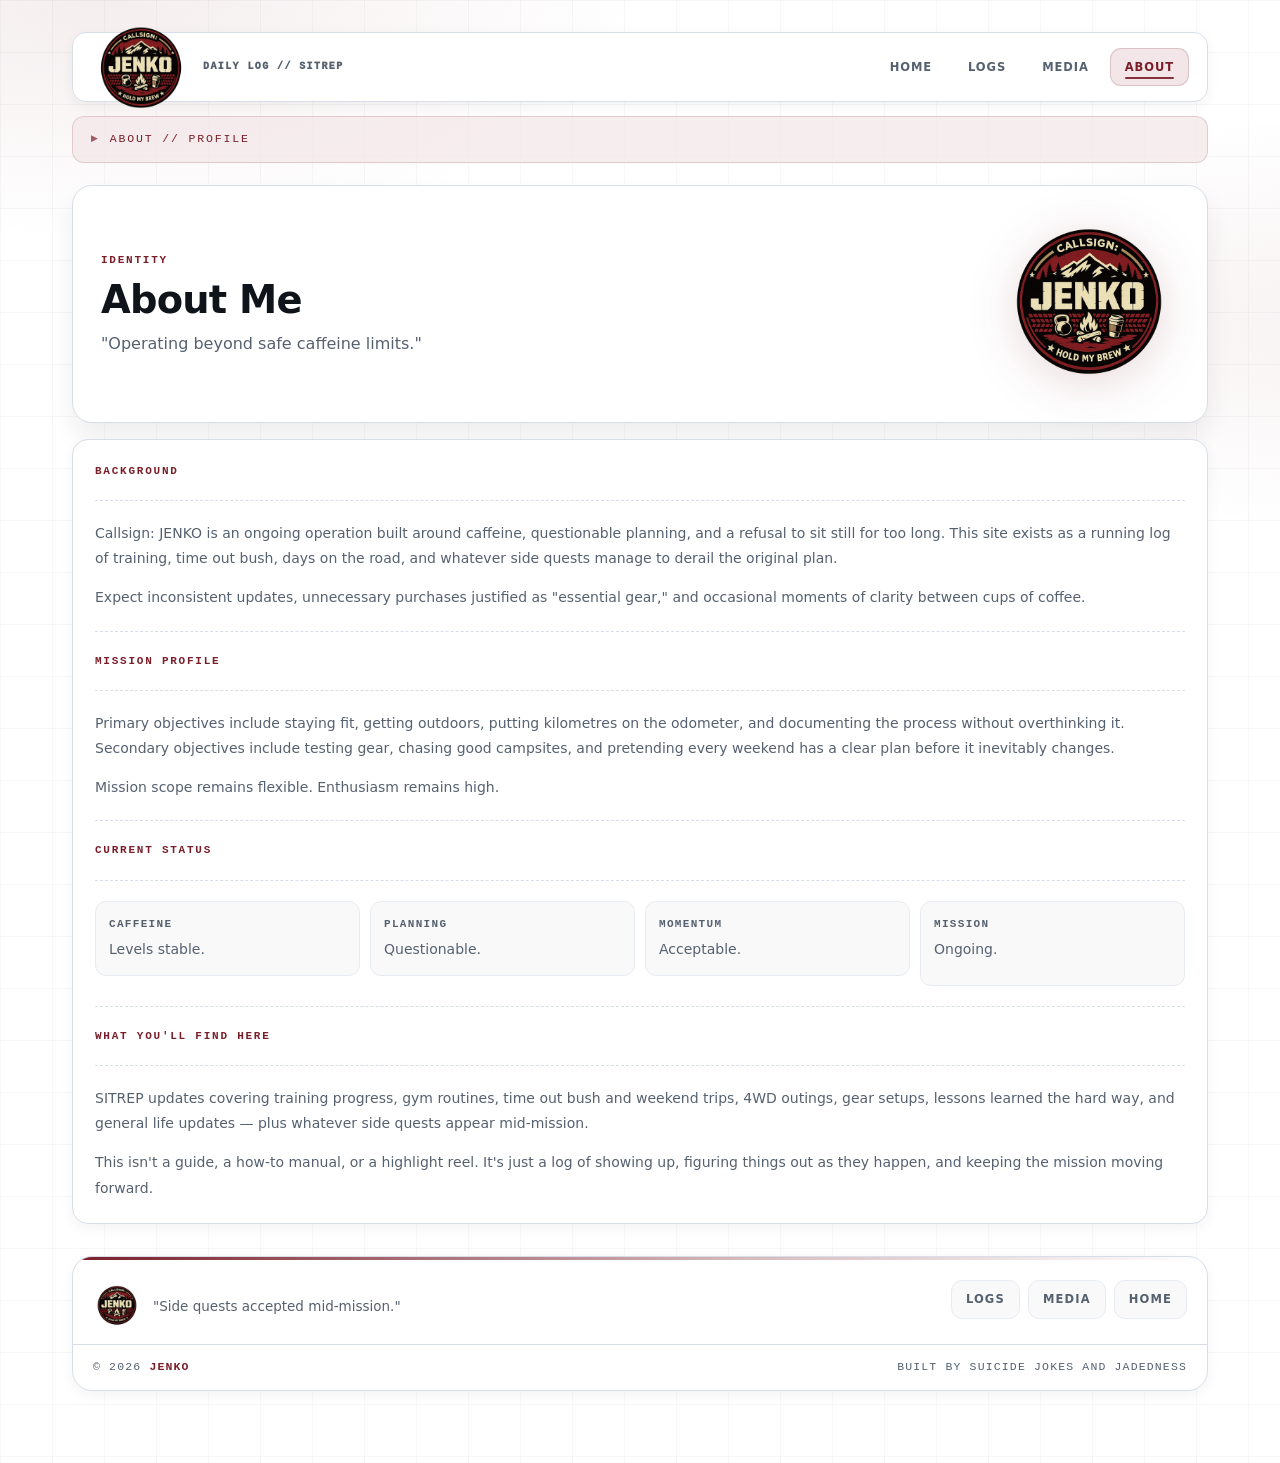
==== commit 0e992062: "About Page Logo Added" ====
--- a/about.html
+++ b/about.html
@@ -41,9 +41,16 @@
       <div class="topStrip">ABOUT // PROFILE</div>
 
       <section class="panel panelPad">
-        <div class="h3">Identity</div>
-        <h1 class="h1" style="margin-top:10px">About Me</h1>
-        <p style="margin-top:10px; color:var(--muted)">"Operating beyond safe caffeine limits."</p>
+        <div style="display:grid; grid-template-columns: 1fr auto; align-items:center; gap:24px;">
+          <div>
+            <div class="h3">Identity</div>
+            <h1 class="h1" style="margin-top:10px">About Me</h1>
+            <p style="margin-top:10px; color:var(--muted)">"Operating beyond safe caffeine limits."</p>
+          </div>
+          <div class="aboutLogo">
+            <img src="images/logo.png" alt="Callsign Jenko logo">
+          </div>
+        </div>
       </section>
 
       <div class="card" style="margin-top:16px">
--- a/styles.css
+++ b/styles.css
@@ -22,25 +22,16 @@
 
   --shadow:     0 14px 26px rgba(0,0,0,.07);
   --shadowSoft: 0 4px 14px rgba(0,0,0,.05);
-  --shadowUp:   0 20px 40px rgba(0,0,0,.10);
 
   --radius:     14px;
   --max:        1180px;
 
-<<<<<<< Updated upstream
-  /* Fixed Nav (full width) */
-  --nav-height: 78px; /* menu bar height stays constant */
-  --nav-gap: 14px;    /* distance from top of screen */
-  --container-pad: 22px;
-=======
-  --font: "Oswald", ui-sans-serif, system-ui, -apple-system, Segoe UI, sans-serif;
   --body: ui-sans-serif, system-ui, -apple-system, Segoe UI, sans-serif;
   --mono: ui-monospace, SFMono-Regular, Menlo, Monaco, Consolas, "Courier New", monospace;
 
-  --nav-h:      70px;
-  --nav-gap:    14px;
-  --trans:      .18s ease;
->>>>>>> Stashed changes
+  --nav-h:   70px;
+  --nav-gap: 14px;
+  --trans:   .18s ease;
 }
 
 /* === RESET & BASE =========================================== */
@@ -64,7 +55,7 @@
 ul { margin: 0; padding: 0 0 0 1.4em; }
 li { margin-bottom: .35em; }
 
-/* === PAGE WRAPPER — grid background ========================= */
+/* === PAGE WRAPPER =========================================== */
 .pageWrap {
   min-height: 100vh;
   background:
@@ -76,40 +67,32 @@
   background-size: auto, auto, 52px 52px, 52px 52px, auto;
 }
 
-<<<<<<< Updated upstream
-a{color:inherit; text-decoration:none}
-a:hover{opacity:.98}
-
-/* Container padding includes nav space so content doesn't sit under fixed nav */
-.container{
-  max-width:var(--max);
-  margin:0 auto;
-  padding:
-    calc(32px + var(--nav-gap) + var(--nav-height))
-    var(--container-pad)
-    62px;
-}
-
-/* =========================
-   NAV (FIXED FULL WIDTH)
-   ========================= */
-.header{ position: static; }
-
-.nav{
-  position: fixed;
-  top: var(--nav-gap);
-  left: 0;
-  right: 0;
-  width: 100%;
-
-  height: var(--nav-height);
-  padding: 0 var(--container-pad);
-=======
 /* === CONTAINER ============================================== */
 .container {
   max-width: var(--max);
   margin: 0 auto;
   padding: 32px 22px 72px;
+}
+
+/* === READING PROGRESS BAR =================================== */
+/* Fixed to the very top of the viewport — independent of scroll container */
+.readProgress {
+  position: fixed;
+  top: 0;
+  left: 0;
+  right: 0;
+  z-index: 9999;
+  height: 3px;
+  background: transparent;
+  pointer-events: none;
+}
+
+.readProgressFill {
+  height: 100%;
+  width: 0%;
+  background: linear-gradient(90deg, var(--brand), #c0392b 80%, #e74c3c);
+  transition: width .1s linear;
+  box-shadow: 0 0 8px rgba(122,31,42,.5);
 }
 
 /* === HEADER / NAV =========================================== */
@@ -123,20 +106,12 @@
   z-index: 999;
   height: var(--nav-h);
   padding: 0 18px;
->>>>>>> Stashed changes
 
   display: flex;
   align-items: center;
   justify-content: space-between;
   gap: 14px;
 
-<<<<<<< Updated upstream
-  border-bottom:1px solid var(--line2);
-  background: rgba(255,255,255,.96);
-  backdrop-filter: blur(10px);
-
-  z-index: 9999;
-=======
   border: 1px solid var(--line2);
   background: rgba(255,255,255,.97);
   border-radius: var(--radius);
@@ -144,10 +119,8 @@
   backdrop-filter: blur(12px);
   -webkit-backdrop-filter: blur(12px);
   overflow: visible;
->>>>>>> Stashed changes
-}
-
-/* Brand */
+}
+
 .brand {
   display: flex;
   align-items: center;
@@ -173,21 +146,11 @@
   letter-spacing: .14em;
 }
 
-<<<<<<< Updated upstream
-/* ✅ Bigger logo, nav height stays constant */
-.logoImg{
-  height: 90px;              /* visual size */
-=======
 .logoImg {
   height: 100px;
->>>>>>> Stashed changes
   width: auto;
   object-fit: contain;
-  transform: translateY(4px); /* center it nicely */
   flex-shrink: 0;
-<<<<<<< Updated upstream
-  filter: drop-shadow(0 3px 6px rgba(0,0,0,.18));
-=======
   transform: translateY(2px);
 }
 
@@ -197,7 +160,6 @@
   flex-wrap: wrap;
   gap: 6px;
   align-items: center;
->>>>>>> Stashed changes
 }
 
 .links a {
@@ -236,18 +198,6 @@
   opacity: .9;
 }
 
-<<<<<<< Updated upstream
-/* =========================
-   TOP STRIP (SCROLLS)
-   ========================= */
-.topStrip{
-  position: relative; /* normal flow */
-  z-index: 1;
-
-  margin-top: 10px !important;
-  margin-bottom:26px;
-  padding:14px 18px;
-=======
 /* Hamburger (mobile) */
 .navToggle {
   display: none;
@@ -273,17 +223,10 @@
   border-radius: 2px;
   transition: transform .22s ease, opacity .22s ease;
 }
->>>>>>> Stashed changes
-
-.navToggle[aria-expanded="true"] span:nth-child(1) {
-  transform: translateY(7px) rotate(45deg);
-}
-.navToggle[aria-expanded="true"] span:nth-child(2) {
-  opacity: 0;
-}
-.navToggle[aria-expanded="true"] span:nth-child(3) {
-  transform: translateY(-7px) rotate(-45deg);
-}
+
+.navToggle[aria-expanded="true"] span:nth-child(1) { transform: translateY(7px) rotate(45deg); }
+.navToggle[aria-expanded="true"] span:nth-child(2) { opacity: 0; }
+.navToggle[aria-expanded="true"] span:nth-child(3) { transform: translateY(-7px) rotate(-45deg); }
 
 /* Mobile drawer */
 .mobileMenu {
@@ -302,9 +245,7 @@
   backdrop-filter: blur(12px);
 }
 
-.mobileMenu.open {
-  display: flex;
-}
+.mobileMenu.open { display: flex; }
 
 .mobileMenu a {
   padding: 12px 16px;
@@ -330,16 +271,9 @@
   margin: 14px 0 22px;
   padding: 13px 18px;
   border-radius: 12px;
-<<<<<<< Updated upstream
-  border:1px solid rgba(122,31,42,.16);
-  background: rgba(243,230,232,.75);
-
-  color:var(--brand);
-=======
   border: 1px solid rgba(122,31,42,.16);
   background: rgba(243,230,232,.72);
   color: var(--brand);
->>>>>>> Stashed changes
   font-family: var(--mono);
   font-size: 11.5px;
   letter-spacing: .16em;
@@ -362,12 +296,8 @@
   border-radius: calc(var(--radius) + 6px);
   box-shadow: var(--shadow);
 }
-<<<<<<< Updated upstream
-.panelPad{ padding:26px; }
-=======
 
 .panelPad { padding: 28px; }
->>>>>>> Stashed changes
 
 .card {
   background: var(--paper);
@@ -379,34 +309,17 @@
   transition: transform var(--trans), box-shadow var(--trans), border-color var(--trans);
 }
 
-<<<<<<< Updated upstream
-/* Stripe only on hover */
-.card::before{
-  content:"";
-  position:absolute;
-  left:0;
-  top:14px;
-  bottom:14px;
-  width:4px;
-  border-radius:999px;
-=======
 .card::before {
   content: "";
   position: absolute;
   left: 0; top: 14px; bottom: 14px;
   width: 4px;
   border-radius: 999px;
->>>>>>> Stashed changes
   background: var(--brand);
   opacity: 0;
   transform: translateX(-2px);
   transition: opacity var(--trans), transform var(--trans);
 }
-<<<<<<< Updated upstream
-.card:hover::before{
-  opacity:.95;
-  transform: translateX(0);
-=======
 
 .card:hover::before { opacity: .95; transform: translateX(0); }
 
@@ -414,7 +327,6 @@
   transform: translateY(-2px);
   box-shadow: var(--shadow);
   border-color: rgba(122,31,42,.18);
->>>>>>> Stashed changes
 }
 
 /* === TYPOGRAPHY ============================================= */
@@ -477,27 +389,7 @@
   color: #fff;
 }
 
-<<<<<<< Updated upstream
-hr.sep{
-  border:0;
-  border-top:1px dashed var(--line2);
-  margin:20px 0;
-}
-
-/* =========================
-   HEADINGS
-   ========================= */
-h1,h2,h3{margin:0}
-.h1{
-  font-size: clamp(30px, 3.2vw, 44px);
-  line-height:1.08;
-  letter-spacing:-.02em;
-}
-.h2{ font-size:20px; margin-top:10px; }
-.h3{
-=======
 .kicker {
->>>>>>> Stashed changes
   font-family: var(--mono);
   font-size: 11px;
   color: var(--muted);
@@ -506,17 +398,6 @@
   text-transform: uppercase;
 }
 
-<<<<<<< Updated upstream
-/* =========================
-   BUTTONS
-   ========================= */
-.button{
-  display:inline-flex;
-  align-items:center;
-  gap:8px;
-  margin-top:16px;
-  padding:12px 16px;
-=======
 hr.sep {
   border: 0;
   border-top: 1px dashed var(--line2);
@@ -530,7 +411,6 @@
   gap: 8px;
   margin-top: 16px;
   padding: 11px 18px;
->>>>>>> Stashed changes
   border-radius: 12px;
   background: var(--brand);
   color: #fff;
@@ -596,24 +476,9 @@
   border-color: rgba(122,31,42,.18);
 }
 
-<<<<<<< Updated upstream
-/* =========================
-   HOME LAYOUT
-   ========================= */
-.homeGrid{
-  display:grid;
-  grid-template-columns: 1fr 0.42fr;
-  gap:22px;
-  margin-top:22px;
-}
-
-.heroGrid{
-  display:grid;
-=======
 /* === LAYOUT — HOME ========================================== */
 .heroGrid {
   display: grid;
->>>>>>> Stashed changes
   grid-template-columns: 1.15fr 0.85fr;
   gap: 22px;
   align-items: stretch;
@@ -626,20 +491,69 @@
   margin-top: 22px;
 }
 
-<<<<<<< Updated upstream
-/* Stats */
-.stats{ display:grid; gap:14px; }
-.statCard{
-  border:1px solid var(--line2);
-  background: linear-gradient(180deg, #fff, #fbfbfc);
-=======
+/* === HERO BANNER ============================================ */
+.heroBanner {
+  position: relative;
+  width: 100%;
+  height: 420px;
+  border-radius: calc(var(--radius) + 6px);
+  overflow: hidden;
+  margin-bottom: 22px;
+  border: 1px solid var(--line2);
+  box-shadow: var(--shadow);
+}
+
+.heroBanner img {
+  width: 100%;
+  height: 100%;
+  object-fit: cover;
+  display: block;
+  transition: transform .6s ease;
+}
+
+.heroBanner:hover img { transform: scale(1.02); }
+
+.heroBanner::after {
+  content: "";
+  position: absolute;
+  inset: 0;
+  background: linear-gradient(to top, rgba(10,14,20,.72) 0%, rgba(10,14,20,.30) 50%, transparent 100%);
+  pointer-events: none;
+}
+
+.heroBannerPlaceholder {
+  width: 100%;
+  height: 100%;
+  background:
+    radial-gradient(ellipse at 20% 50%, rgba(122,31,42,.35), transparent 60%),
+    radial-gradient(ellipse at 80% 20%, rgba(122,31,42,.18), transparent 55%),
+    linear-gradient(rgba(15,20,26,.06) 1px, transparent 1px),
+    linear-gradient(90deg, rgba(15,20,26,.06) 1px, transparent 1px),
+    linear-gradient(160deg, #1a2030 0%, #0f141a 100%);
+  background-size: auto, auto, 40px 40px, 40px 40px, auto;
+  display: flex;
+  align-items: center;
+  justify-content: center;
+}
+
+.heroBannerPlaceholder .placeholderLabel {
+  font-family: var(--mono);
+  font-size: 11px;
+  letter-spacing: .16em;
+  text-transform: uppercase;
+  color: rgba(255,255,255,.25);
+  border: 1px dashed rgba(255,255,255,.15);
+  padding: 10px 18px;
+  border-radius: 8px;
+  text-align: center;
+}
+
 /* === STAT CARDS ============================================= */
 .stats { display: grid; gap: 14px; }
 
 .statCard {
   border: 1px solid var(--line2);
   background: linear-gradient(160deg, #fff, #f9f9fa);
->>>>>>> Stashed changes
   border-radius: 14px;
   padding: 16px;
   box-shadow: var(--shadowSoft);
@@ -665,10 +579,6 @@
   text-transform: uppercase;
 }
 
-<<<<<<< Updated upstream
-/* Sidebar */
-.sideCard{
-=======
 .statValue {
   margin-top: 12px;
   font-weight: 800;
@@ -678,7 +588,6 @@
 
 /* === SIDEBAR ================================================ */
 .sideCard {
->>>>>>> Stashed changes
   background: var(--paper);
   border: 1px solid var(--line2);
   border-radius: calc(var(--radius) + 2px);
@@ -686,16 +595,6 @@
   padding: 18px;
 }
 
-<<<<<<< Updated upstream
-/* =========================
-   BLOG LIST
-   ========================= */
-.list{ display:grid; gap:14px; }
-
-.post-item{
-  padding:18px;
-  border:1px solid var(--line2);
-=======
 .sideItem {
   padding: 13px;
   border-radius: 11px;
@@ -719,19 +618,11 @@
 .post-item {
   padding: 18px;
   border: 1px solid var(--line2);
->>>>>>> Stashed changes
   border-radius: var(--radius);
   background: var(--paper2);
   transition: transform var(--trans), box-shadow var(--trans), border-color var(--trans), background var(--trans);
 }
 
-<<<<<<< Updated upstream
-/* =========================
-   MEDIA
-   ========================= */
-.media-grid{
-  display:grid;
-=======
 .post-item:hover {
   transform: translateY(-2px);
   box-shadow: var(--shadow);
@@ -745,20 +636,170 @@
   line-height: 1.28;
 }
 
+/* === SEARCH + TAG FILTER ==================================== */
+.filterBar {
+  display: flex;
+  flex-direction: column;
+  gap: 14px;
+  padding: 18px;
+  border: 1px solid var(--line2);
+  border-radius: calc(var(--radius) + 2px);
+  background: var(--paper);
+  box-shadow: var(--shadowSoft);
+  margin-bottom: 16px;
+}
+
+.searchWrap {
+  position: relative;
+}
+
+.searchWrap svg {
+  position: absolute;
+  left: 14px;
+  top: 50%;
+  transform: translateY(-50%);
+  pointer-events: none;
+  color: var(--muted2);
+}
+
+.searchInput {
+  width: 100%;
+  padding: 11px 14px 11px 40px;
+  border: 1px solid var(--line2);
+  border-radius: 11px;
+  background: var(--paper2);
+  color: var(--text);
+  font-family: var(--body);
+  font-size: 14px;
+  outline: none;
+  transition: border-color var(--trans), box-shadow var(--trans);
+  appearance: none;
+  -webkit-appearance: none;
+}
+
+.searchInput::placeholder { color: var(--muted2); }
+
+.searchInput:focus {
+  border-color: rgba(122,31,42,.35);
+  box-shadow: 0 0 0 3px rgba(122,31,42,.08);
+  background: #fff;
+}
+
+.tagFilterRow {
+  display: flex;
+  gap: 7px;
+  flex-wrap: wrap;
+  align-items: center;
+}
+
+.tagBtn {
+  display: inline-flex;
+  align-items: center;
+  padding: 6px 12px;
+  border-radius: 999px;
+  border: 1px solid var(--line2);
+  background: var(--paper2);
+  color: var(--muted);
+  font-size: 11.5px;
+  font-weight: 700;
+  letter-spacing: .07em;
+  text-transform: uppercase;
+  cursor: pointer;
+  transition: background var(--trans), color var(--trans), border-color var(--trans), transform var(--trans);
+  font-family: var(--body);
+}
+
+.tagBtn:hover {
+  background: var(--brandSoft);
+  color: var(--brand);
+  border-color: rgba(122,31,42,.18);
+  transform: translateY(-1px);
+}
+
+.tagBtn.active {
+  background: var(--brand);
+  color: #fff;
+  border-color: var(--brand);
+}
+
+.filterCount {
+  font-family: var(--mono);
+  font-size: 11px;
+  color: var(--muted2);
+  letter-spacing: .08em;
+  text-transform: uppercase;
+}
+
+mark {
+  background: rgba(122,31,42,.12);
+  color: var(--brand);
+  border-radius: 3px;
+  padding: 0 2px;
+}
+
+/* === POST BODY (rich text inside posts) ===================== */
+.postBody {
+  font-size: 15px;
+  line-height: 1.8;
+  color: var(--text);
+}
+
+.postBody h2,
+.postBody h3 {
+  margin: 1.4em 0 .5em;
+  font-weight: 700;
+  text-transform: none;
+  letter-spacing: normal;
+  font-family: var(--body);
+  color: var(--text);
+}
+
+.postBody h2 { font-size: 18px; }
+.postBody h3 { font-size: 15px; color: var(--brand); }
+.postBody p  { margin: 0 0 .9em; }
+.postBody ul,
+.postBody ol { margin: 0 0 .9em; padding-left: 1.4em; }
+.postBody li { margin-bottom: .35em; }
+
+/* === READ TIME ============================================== */
+.readTime {
+  display: inline-flex;
+  align-items: center;
+  gap: 5px;
+  font-family: var(--mono);
+  font-size: 11px;
+  color: var(--muted2);
+  letter-spacing: .08em;
+  text-transform: uppercase;
+}
+
+/* === EMPTY / NO RESULTS STATES ============================== */
+.emptyState {
+  text-align: center;
+  padding: 40px 20px;
+  color: var(--muted);
+  font-size: 14px;
+}
+
+.noResults {
+  text-align: center;
+  padding: 36px 20px;
+  color: var(--muted);
+  font-family: var(--mono);
+  font-size: 12px;
+  letter-spacing: .12em;
+  text-transform: uppercase;
+}
+
 /* === MEDIA GRID ============================================= */
 .media-grid {
   display: grid;
->>>>>>> Stashed changes
   grid-template-columns: repeat(auto-fit, minmax(260px, 1fr));
   gap: 16px;
   margin-top: 18px;
 }
 
-<<<<<<< Updated upstream
-.media-tile{
-=======
 .media-tile {
->>>>>>> Stashed changes
   border-radius: var(--radius);
   overflow: hidden;
   border: 1px solid var(--line2);
@@ -767,15 +808,6 @@
   transition: transform var(--trans), box-shadow var(--trans), border-color var(--trans);
 }
 
-<<<<<<< Updated upstream
-/* =========================
-   FOOTER
-   ========================= */
-.siteFooter{
-  margin-top:28px;
-  border:1px solid var(--line2);
-  background: rgba(255,255,255,.92);
-=======
 .media-tile:hover {
   transform: translateY(-3px);
   box-shadow: 0 16px 28px rgba(0,0,0,.09);
@@ -792,306 +824,6 @@
 
 .media-tile .cap { padding: 14px; }
 
-/* === POST CONTENT (rich text inside posts) ================== */
-.postBody {
-  font-size: 15px;
-  line-height: 1.8;
-  color: var(--text);
-}
-
-.postBody h2,
-.postBody h3 {
-  color: var(--text);
-  margin: 1.4em 0 .5em;
-  font-family: var(--body);
-  font-weight: 700;
-  text-transform: none;
-  letter-spacing: normal;
-  font-size: inherit;
-}
-
-.postBody h2 { font-size: 18px; }
-.postBody h3 { font-size: 15px; color: var(--brand); }
-
-.postBody p { margin: 0 0 .9em; }
-
-.postBody ul,
-.postBody ol {
-  margin: 0 0 .9em;
-  padding-left: 1.4em;
-}
-
-.postBody li { margin-bottom: .35em; }
-
-.postBody strong { color: var(--text); }
-
-/* === READ TIME BADGE ======================================== */
-.readTime {
-  display: inline-flex;
-  align-items: center;
-  gap: 5px;
-  font-family: var(--mono);
-  font-size: 11px;
-  color: var(--muted2);
-  letter-spacing: .08em;
-  text-transform: uppercase;
-}
-
-/* === FOOTER ================================================= */
-.siteFooter {
-  margin-top: 32px;
-  border: 1px solid var(--line2);
-  background: rgba(255,255,255,.94);
->>>>>>> Stashed changes
-  border-radius: calc(var(--radius) + 6px);
-  box-shadow: var(--shadowSoft);
-  overflow: hidden;
-}
-
-<<<<<<< Updated upstream
-.siteFooter::before{
-  content:"";
-  display:block;
-  height:4px;
-  background: linear-gradient(90deg, var(--brand), transparent 60%);
-  opacity:.85;
-}
-
-.footerTop{
-  padding:18px 18px 14px;
-  display:flex;
-  align-items:flex-start;
-  justify-content:space-between;
-  gap:18px;
-}
-
-.footerBrand{
-  display:flex;
-  align-items:center;
-  gap:12px;
-}
-
-.footerLogo{
-  width:34px;
-  height:34px;
-=======
-.siteFooter::before {
-  content: "";
-  display: block;
-  height: 3px;
-  background: linear-gradient(90deg, var(--brand) 0%, rgba(122,31,42,.3) 60%, transparent 100%);
-}
-
-.footerTop {
-  padding: 20px 20px 16px;
-  display: flex;
-  align-items: flex-start;
-  justify-content: space-between;
-  gap: 18px;
-}
-
-.footerBrand {
-  display: flex;
-  align-items: center;
-  gap: 12px;
-}
-
-.footerLogo {
-  width: 36px;
-  height: 36px;
->>>>>>> Stashed changes
-  border-radius: 10px;
-  background: linear-gradient(135deg, var(--brand), var(--brandDark));
-  flex-shrink: 0;
-}
-
-<<<<<<< Updated upstream
-.footerTitle{
-  font-weight:950;
-  letter-spacing:.10em;
-  text-transform:uppercase;
-  font-size:12px;
-}
-
-.footerDesc{
-  margin-top:6px;
-  color:var(--muted);
-  font-size:14px;
-  line-height:1.6;
-  max-width: 56ch;
-}
-
-.footerLinks{
-  display:flex;
-  gap:10px;
-  flex-wrap:wrap;
-  justify-content:flex-end;
-}
-
-.footerLinks a{
-  padding:10px 14px;
-  border-radius: 12px;
-  border:1px solid var(--line);
-=======
-.footerTitle {
-  font-weight: 800;
-  letter-spacing: .10em;
-  text-transform: uppercase;
-  font-size: 11.5px;
-}
-
-.footerDesc {
-  margin-top: 5px;
-  color: var(--muted);
-  font-size: 13.5px;
-  line-height: 1.5;
-  max-width: 52ch;
-}
-
-.footerLinks {
-  display: flex;
-  gap: 8px;
-  flex-wrap: wrap;
-  justify-content: flex-end;
-  align-items: flex-start;
-}
-
-.footerLinks a {
-  padding: 9px 14px;
-  border-radius: 11px;
-  border: 1px solid var(--line);
->>>>>>> Stashed changes
-  background: var(--paper2);
-  color: var(--muted);
-  font-weight: 700;
-  font-size: 11.5px;
-  letter-spacing: .10em;
-  text-transform: uppercase;
-  transition: background var(--trans), color var(--trans), border-color var(--trans);
-}
-
-<<<<<<< Updated upstream
-.footerLinks a:hover{
-=======
-.footerLinks a:hover {
->>>>>>> Stashed changes
-  background: var(--brandSoft);
-  color: var(--brand);
-  border-color: rgba(122,31,42,.16);
-}
-
-<<<<<<< Updated upstream
-.footerBottom{
-  border-top:1px solid var(--line2);
-  padding:14px 18px;
-  display:flex;
-  align-items:center;
-  justify-content:space-between;
-  gap:12px;
-
-  color:var(--muted);
-  font-size:12px;
-  font-family: var(--mono);
-  letter-spacing:.10em;
-  text-transform:uppercase;
-}
-
-.footerBottom .maroon{
-  color:var(--brand);
-  font-weight:950;
-}
-
-/* =========================
-   RESPONSIVE
-   ========================= */
-@media (max-width: 980px){
-  .container{ padding:calc(26px + var(--nav-gap) + var(--nav-height)) 16px 54px; }
-  .heroGrid{ grid-template-columns: 1fr; }
-  .homeGrid{ grid-template-columns: 1fr; }
-  :root{ --container-pad: 16px; }
-}
-
-@media (max-width: 720px){
-  .links a{ padding:9px 11px; }
-  .panelPad{ padding:20px; }
-  .card{ padding:18px; }
-
-  .footerTop{ flex-direction:column; }
-  .footerLinks{ justify-content:flex-start; }
-  .footerBottom{ flex-direction:column; align-items:flex-start; }
-
-  /* Logo scales down on mobile */
-  .logoImg{
-    height: 64px;
-    transform: translateY(3px);
-  }
-}
-
-/* =========================
-   GLOBAL HOVER FEEL
-   ========================= */
-.card,
-.post-item,
-.sideItem,
-.media-tile,
-.footerLinks a,
-.links a{
-  transition: transform .16s ease, box-shadow .16s ease, border-color .16s ease, background .16s ease, color .16s ease;
-=======
-.footerBottom {
-  border-top: 1px solid var(--line2);
-  padding: 13px 20px;
-  display: flex;
-  align-items: center;
-  justify-content: space-between;
-  gap: 12px;
-  color: var(--muted);
-  font-size: 11.5px;
-  font-family: var(--mono);
-  letter-spacing: .10em;
-  text-transform: uppercase;
-}
-
-.footerBottom .maroon {
-  color: var(--brand);
-  font-weight: 800;
-}
-
-/* === EMPTY STATE ============================================ */
-.emptyState {
-  text-align: center;
-  padding: 40px 20px;
-  color: var(--muted);
-  font-family: var(--mono);
-  font-size: 12px;
-  letter-spacing: .12em;
-  text-transform: uppercase;
-}
-
-/* === LOADING SKELETON ======================================= */
-.skeleton {
-  background: linear-gradient(90deg, var(--line) 25%, var(--line2) 50%, var(--line) 75%);
-  background-size: 200% 100%;
-  animation: shimmer 1.4s infinite;
-  border-radius: 6px;
->>>>>>> Stashed changes
-}
-
-@keyframes shimmer {
-  0%   { background-position: 200% 0; }
-  100% { background-position: -200% 0; }
-}
-
-<<<<<<< Updated upstream
-/* ===== Remove top gap above fixed nav ===== */
-.nav{
-  top: 0 !important;          /* flush with top of screen */
-}
-
-/* ===== Adjust container so content still clears nav ===== */
-.container{
-  padding-top: 96px !important;  /* nav height (78) + breathing room */
-=======
 /* === SCROLL TO TOP ========================================== */
 .scrollTop {
   position: fixed;
@@ -1122,30 +854,500 @@
   pointer-events: auto;
 }
 
-.scrollTop:hover {
-  background: var(--brandDark);
+.scrollTop:hover { background: var(--brandDark); }
+
+/* === FOOTER ================================================= */
+.siteFooter {
+  margin-top: 32px;
+  border: 1px solid var(--line2);
+  background: rgba(255,255,255,.94);
+  border-radius: calc(var(--radius) + 6px);
+  box-shadow: var(--shadowSoft);
+  overflow: hidden;
+}
+
+.siteFooter::before {
+  content: "";
+  display: block;
+  height: 3px;
+  background: linear-gradient(90deg, var(--brand) 0%, rgba(122,31,42,.3) 60%, transparent 100%);
+}
+
+.footerTop {
+  padding: 20px 20px 16px;
+  display: flex;
+  align-items: flex-start;
+  justify-content: space-between;
+  gap: 18px;
+}
+
+.footerBrand {
+  display: flex;
+  align-items: center;
+  gap: 12px;
+}
+
+.footerLogo {
+  width: 36px;
+  height: 36px;
+  border-radius: 10px;
+  background: linear-gradient(135deg, var(--brand), var(--brandDark));
+  flex-shrink: 0;
+}
+
+.footerTitle {
+  font-weight: 800;
+  letter-spacing: .10em;
+  text-transform: uppercase;
+  font-size: 11.5px;
+}
+
+.footerDesc {
+  margin-top: 5px;
+  color: var(--muted);
+  font-size: 13.5px;
+  line-height: 1.5;
+  max-width: 52ch;
+}
+
+.footerLinks {
+  display: flex;
+  gap: 8px;
+  flex-wrap: wrap;
+  justify-content: flex-end;
+  align-items: flex-start;
+}
+
+.footerLinks a {
+  padding: 9px 14px;
+  border-radius: 11px;
+  border: 1px solid var(--line);
+  background: var(--paper2);
+  color: var(--muted);
+  font-weight: 700;
+  font-size: 11.5px;
+  letter-spacing: .10em;
+  text-transform: uppercase;
+  transition: background var(--trans), color var(--trans), border-color var(--trans);
+}
+
+.footerLinks a:hover {
+  background: var(--brandSoft);
+  color: var(--brand);
+  border-color: rgba(122,31,42,.16);
+}
+
+.footerBottom {
+  border-top: 1px solid var(--line2);
+  padding: 13px 20px;
+  display: flex;
+  align-items: center;
+  justify-content: space-between;
+  gap: 12px;
+  color: var(--muted);
+  font-size: 11.5px;
+  font-family: var(--mono);
+  letter-spacing: .10em;
+  text-transform: uppercase;
+}
+
+.footerBottom .maroon {
+  color: var(--brand);
+  font-weight: 800;
 }
 
 /* === RESPONSIVE ============================================= */
 @media (max-width: 980px) {
-  .container     { padding: 24px 16px 54px; }
-  .heroGrid      { grid-template-columns: 1fr; }
-  .homeGrid      { grid-template-columns: 1fr; }
+  .container  { padding: 24px 16px 54px; }
+  .heroGrid   { grid-template-columns: 1fr; }
+  .homeGrid   { grid-template-columns: 1fr; }
+  .heroBanner { height: 340px; }
 }
 
 @media (max-width: 720px) {
-  .nav           { padding: 0 14px; }
-  .links         { display: none; }
-  .navToggle     { display: flex; }
-  .panelPad      { padding: 20px; }
-  .card          { padding: 18px; }
-  .footerTop     { flex-direction: column; }
-  .footerLinks   { justify-content: flex-start; }
-  .footerBottom  { flex-direction: column; align-items: flex-start; gap: 6px; }
+  .nav          { padding: 0 14px; }
+  .links        { display: none; }
+  .navToggle    { display: flex; }
+  .panelPad     { padding: 20px; }
+  .card         { padding: 18px; }
+  .footerTop    { flex-direction: column; }
+  .footerLinks  { justify-content: flex-start; }
+  .footerBottom { flex-direction: column; align-items: flex-start; gap: 6px; }
+  .heroBanner   { height: 260px; }
+  .heroBannerPlaceholder .placeholderLabel { font-size: 10px; padding: 8px 12px; }
 }
 
 @media (max-width: 480px) {
-  .heroGrid { gap: 16px; }
-  .media-grid { grid-template-columns: 1fr; }
->>>>>>> Stashed changes
+  .heroBanner    { height: 200px; }
+  .media-grid    { grid-template-columns: 1fr; }
+}
+
+/* =============================================================
+   4X4 / CAMPING VIBES — ADDITIONS
+   ============================================================= */
+
+/* === DIVIDER ================================================ */
+hr.sep {
+  border: 0;
+  border-top: 1px dashed var(--line2);
+  margin: 20px 0;
+}
+
+/* === STAMPED / STENCIL TAGS ================================= */
+.tag {
+  font-family: var(--mono) !important;
+  letter-spacing: .14em !important;
+  text-transform: uppercase !important;
+  border: 1.5px solid currentColor !important;
+  background: transparent !important;
+  color: var(--brand) !important;
+  padding: 4px 10px !important;
+  border-radius: 4px !important;
+  font-size: 10.5px !important;
+  font-weight: 800 !important;
+  position: relative;
+  overflow: hidden;
+}
+
+.tag::before {
+  content: "";
+  position: absolute;
+  inset: 0;
+  background: var(--brandSoft);
+  opacity: .45;
+}
+
+.tag:hover {
+  background: var(--brand) !important;
+  color: #fff !important;
+  border-color: var(--brand) !important;
+}
+
+.tag:hover::before { opacity: 0; }
+
+/* Stamped pill (mood, counts) */
+.pill {
+  font-family: var(--mono) !important;
+  letter-spacing: .12em !important;
+  border: 1.5px solid var(--brand) !important;
+  background: transparent !important;
+  color: var(--brand) !important;
+  border-radius: 4px !important;
+  font-size: 10.5px !important;
+  font-weight: 800 !important;
+}
+
+/* === FIELD ICONS — decorative SVG accents =================== */
+.fieldIcon {
+  display: inline-flex;
+  align-items: center;
+  justify-content: center;
+  width: 28px;
+  height: 28px;
+  border-radius: 8px;
+  background: var(--brandSoft);
+  border: 1px solid rgba(122,31,42,.18);
+  flex-shrink: 0;
+  color: var(--brand);
+}
+
+.fieldIcon svg {
+  width: 15px;
+  height: 15px;
+  stroke: currentColor;
+  fill: none;
+  stroke-width: 1.8;
+  stroke-linecap: round;
+  stroke-linejoin: round;
+}
+
+/* === SECTION HEADING WITH ICON ============================== */
+.sectionHead {
+  display: flex;
+  align-items: center;
+  gap: 10px;
+  margin-bottom: 16px;
+}
+
+/* === MISSION PATCH ========================================== */
+.missionPatch {
+  position: relative;
+  width: 120px;
+  height: 120px;
+  flex-shrink: 0;
+}
+
+.missionPatch svg {
+  width: 100%;
+  height: 100%;
+  overflow: visible;
+}
+
+/* === ODOMETER STATS ========================================= */
+.odometerGrid {
+  display: grid;
+  grid-template-columns: repeat(3, 1fr);
+  gap: 12px;
+  margin-top: 16px;
+}
+
+.odometerCard {
+  background: linear-gradient(160deg, #0f141a, #1a2030);
+  border: 1px solid rgba(122,31,42,.35);
+  border-radius: 12px;
+  padding: 14px 12px;
+  text-align: center;
+  position: relative;
+  overflow: hidden;
+}
+
+.odometerCard::before {
+  content: "";
+  position: absolute;
+  inset: 0;
+  background: repeating-linear-gradient(
+    90deg,
+    rgba(122,31,42,.04) 0px,
+    rgba(122,31,42,.04) 1px,
+    transparent 1px,
+    transparent 8px
+  );
+}
+
+.odometerCard::after {
+  content: "";
+  position: absolute;
+  top: 0; left: 0; right: 0;
+  height: 1px;
+  background: linear-gradient(90deg, transparent, rgba(122,31,42,.6), transparent);
+}
+
+.odometerIcon {
+  font-size: 18px;
+  margin-bottom: 6px;
+  position: relative;
+  z-index: 1;
+}
+
+.odometerValue {
+  font-family: var(--mono);
+  font-size: 22px;
+  font-weight: 800;
+  color: #e8d5d7;
+  letter-spacing: .06em;
+  position: relative;
+  z-index: 1;
+  line-height: 1;
+}
+
+.odometerValue span {
+  font-size: 11px;
+  color: rgba(232,213,215,.5);
+  letter-spacing: .10em;
+  text-transform: uppercase;
+  margin-left: 2px;
+}
+
+.odometerLabel {
+  font-family: var(--mono);
+  font-size: 9.5px;
+  color: rgba(232,213,215,.45);
+  letter-spacing: .16em;
+  text-transform: uppercase;
+  margin-top: 5px;
+  position: relative;
+  z-index: 1;
+}
+
+/* Counting animation */
+.odometerValue.counting {
+  color: #c0392b;
+}
+
+@keyframes odometerTick {
+  0%   { transform: translateY(4px); opacity: 0; }
+  100% { transform: translateY(0);   opacity: 1; }
+}
+
+.odometerValue.tick {
+  animation: odometerTick .12s ease;
+}
+
+/* === CLICKABLE CARDS ======================================== */
+.card-link {
+  display: block;
+  cursor: pointer;
+  text-decoration: none !important;
+  color: inherit !important;
+}
+
+.post-item.clickable {
+  cursor: pointer;
+  position: relative;
+}
+
+.post-item.clickable::after {
+  content: "OPEN →";
+  position: absolute;
+  top: 16px;
+  right: 16px;
+  font-family: var(--mono);
+  font-size: 9.5px;
+  letter-spacing: .14em;
+  color: var(--muted2);
+  opacity: 0;
+  transform: translateX(-4px);
+  transition: opacity var(--trans), transform var(--trans);
+}
+
+.post-item.clickable:hover::after {
+  opacity: 1;
+  transform: translateX(0);
+}
+
+.media-tile.clickable {
+  cursor: pointer;
+}
+
+.sideItem.clickable {
+  cursor: pointer;
+}
+
+@media (max-width: 720px) {
+  .odometerGrid { grid-template-columns: repeat(3, 1fr); gap: 8px; }
+  .odometerValue { font-size: 17px; }
+  .missionPatch { width: 90px; height: 90px; }
+}
+
+@media (max-width: 480px) {
+  .odometerGrid { grid-template-columns: repeat(3, 1fr); }
+  .odometerValue { font-size: 15px; }
+}
+
+/* =============================================================
+   CURRENT OP BLOCK
+   ============================================================= */
+.currentOp {
+  margin: 16px 0 12px;
+  padding: 13px 16px;
+  border-radius: 11px;
+  border: 1px solid rgba(122,31,42,.20);
+  background: rgba(243,230,232,.45);
+  display: flex;
+  flex-direction: column;
+  gap: 6px;
+}
+
+.currentOpLabel {
+  display: flex;
+  align-items: center;
+  gap: 7px;
+  font-family: var(--mono);
+  font-size: 10px;
+  letter-spacing: .16em;
+  text-transform: uppercase;
+  color: var(--brand);
+  font-weight: 700;
+}
+
+.opDot {
+  display: inline-block;
+  width: 7px;
+  height: 7px;
+  border-radius: 50%;
+  background: var(--brand);
+  box-shadow: 0 0 0 0 rgba(122,31,42,.4);
+  animation: opPulse 2s ease-in-out infinite;
+  flex-shrink: 0;
+}
+
+@keyframes opPulse {
+  0%   { box-shadow: 0 0 0 0   rgba(122,31,42,.45); }
+  60%  { box-shadow: 0 0 0 6px rgba(122,31,42,.0);  }
+  100% { box-shadow: 0 0 0 0   rgba(122,31,42,.0);  }
+}
+
+.currentOpText {
+  font-size: 13.5px;
+  color: var(--text);
+  line-height: 1.5;
+  font-weight: 500;
+}
+
+/* =============================================================
+   LAST SEEN LOCATION
+   ============================================================= */
+.lastSeen {
+  display: flex;
+  align-items: center;
+  gap: 11px;
+  margin-bottom: 14px;
+  padding: 11px 14px;
+  border-radius: 11px;
+  border: 1px solid var(--line2);
+  background: var(--paper2);
+}
+
+.lastSeenIcon {
+  width: 18px;
+  height: 18px;
+  flex-shrink: 0;
+  color: var(--brand);
+  opacity: .85;
+}
+
+.lastSeenBody {
+  display: flex;
+  flex-direction: column;
+  gap: 2px;
+}
+
+.lastSeenLabel {
+  font-family: var(--mono);
+  font-size: 10px;
+  letter-spacing: .16em;
+  text-transform: uppercase;
+  color: var(--brand);
+  font-weight: 700;
+  margin-bottom: 3px;
+}
+
+.lastSeenPlace {
+  font-size: 13.5px;
+  font-weight: 700;
+  color: var(--text);
+  line-height: 1.3;
+}
+
+.lastSeenCoords {
+  font-family: var(--mono);
+  font-size: 10.5px;
+  color: var(--muted2);
+  letter-spacing: .10em;
+}
+
+/* =============================================================
+   ABOUT PAGE — LOGO
+   ============================================================= */
+.aboutLogo {
+  display: flex;
+  align-items: center;
+  justify-content: center;
+  flex-shrink: 0;
+}
+
+.aboutLogo img {
+  height: 180px;
+  width: auto;
+  object-fit: contain;
+  display: block;
+  filter: drop-shadow(0 8px 24px rgba(122,31,42,.18));
+}
+
+@media (max-width: 600px) {
+  .aboutLogo img { height: 110px; }
+}
+
+@media (max-width: 400px) {
+  .aboutLogo { display: none; }
 }
